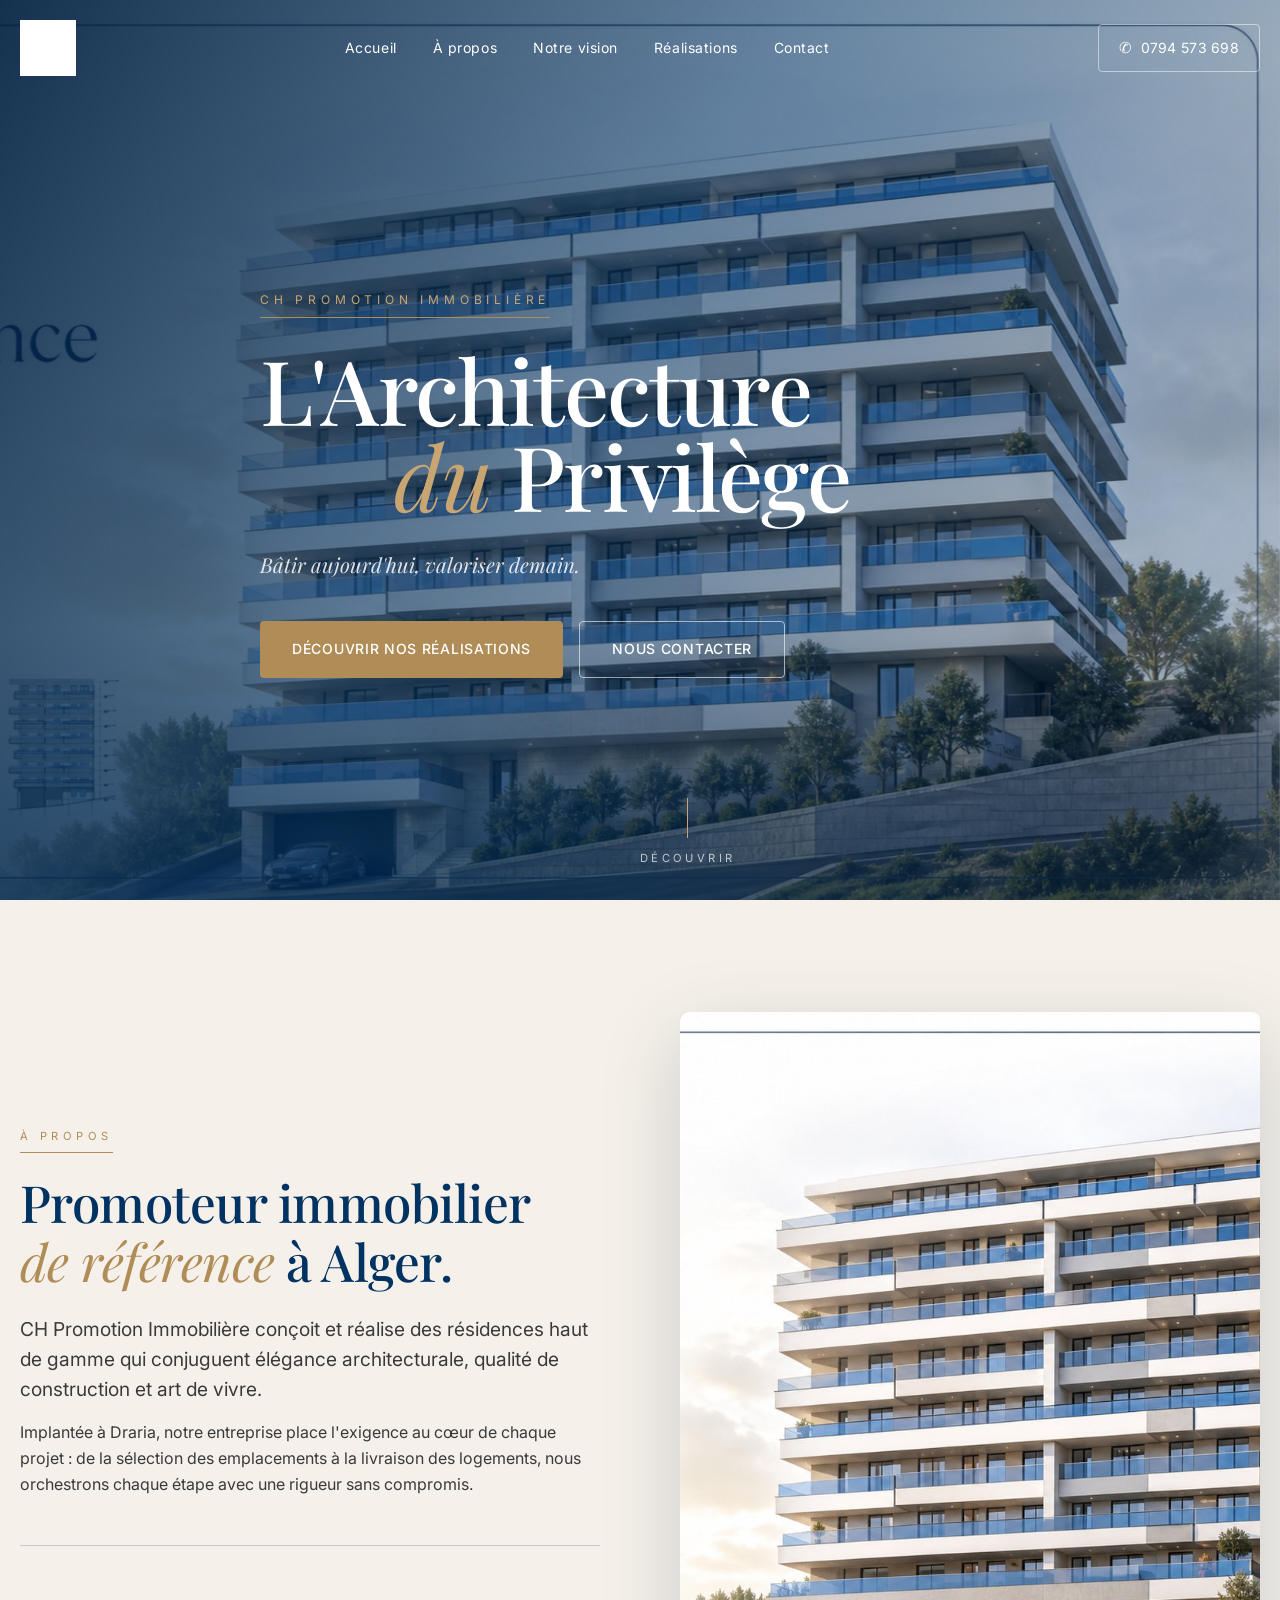
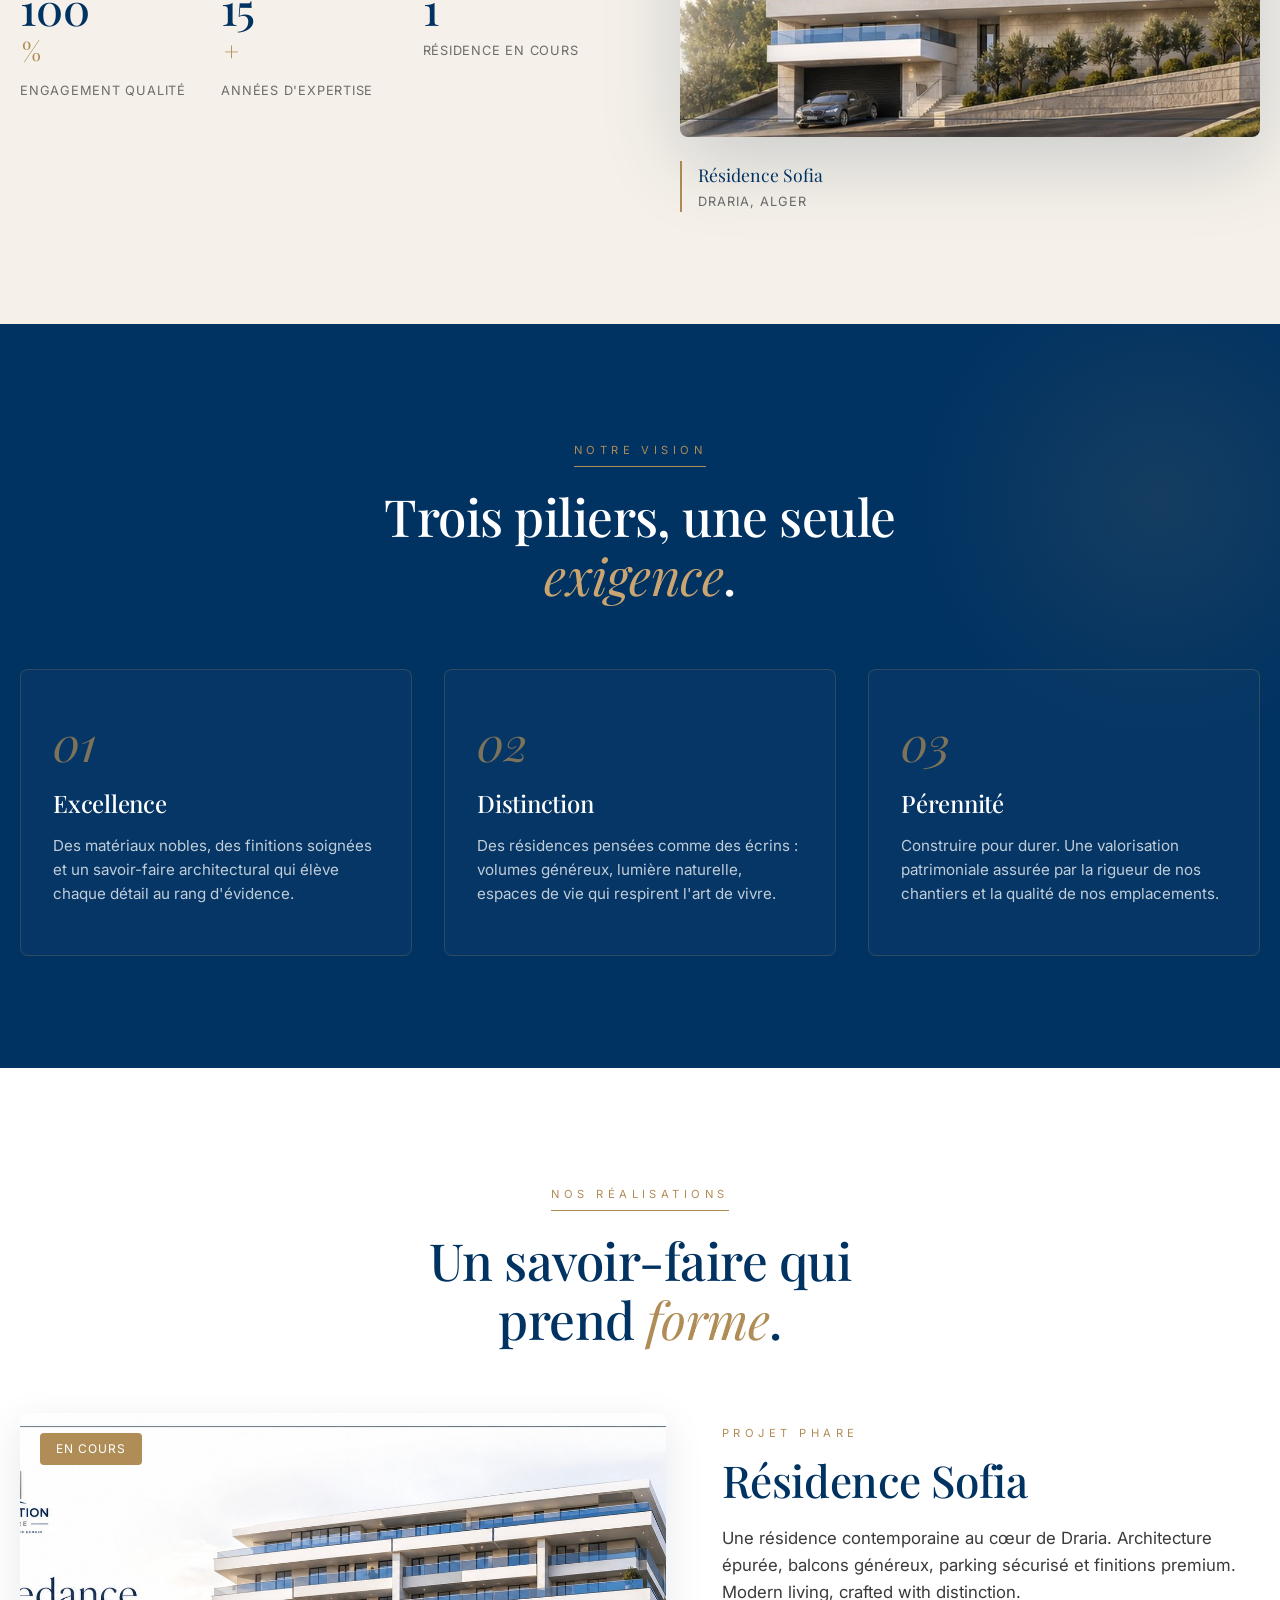
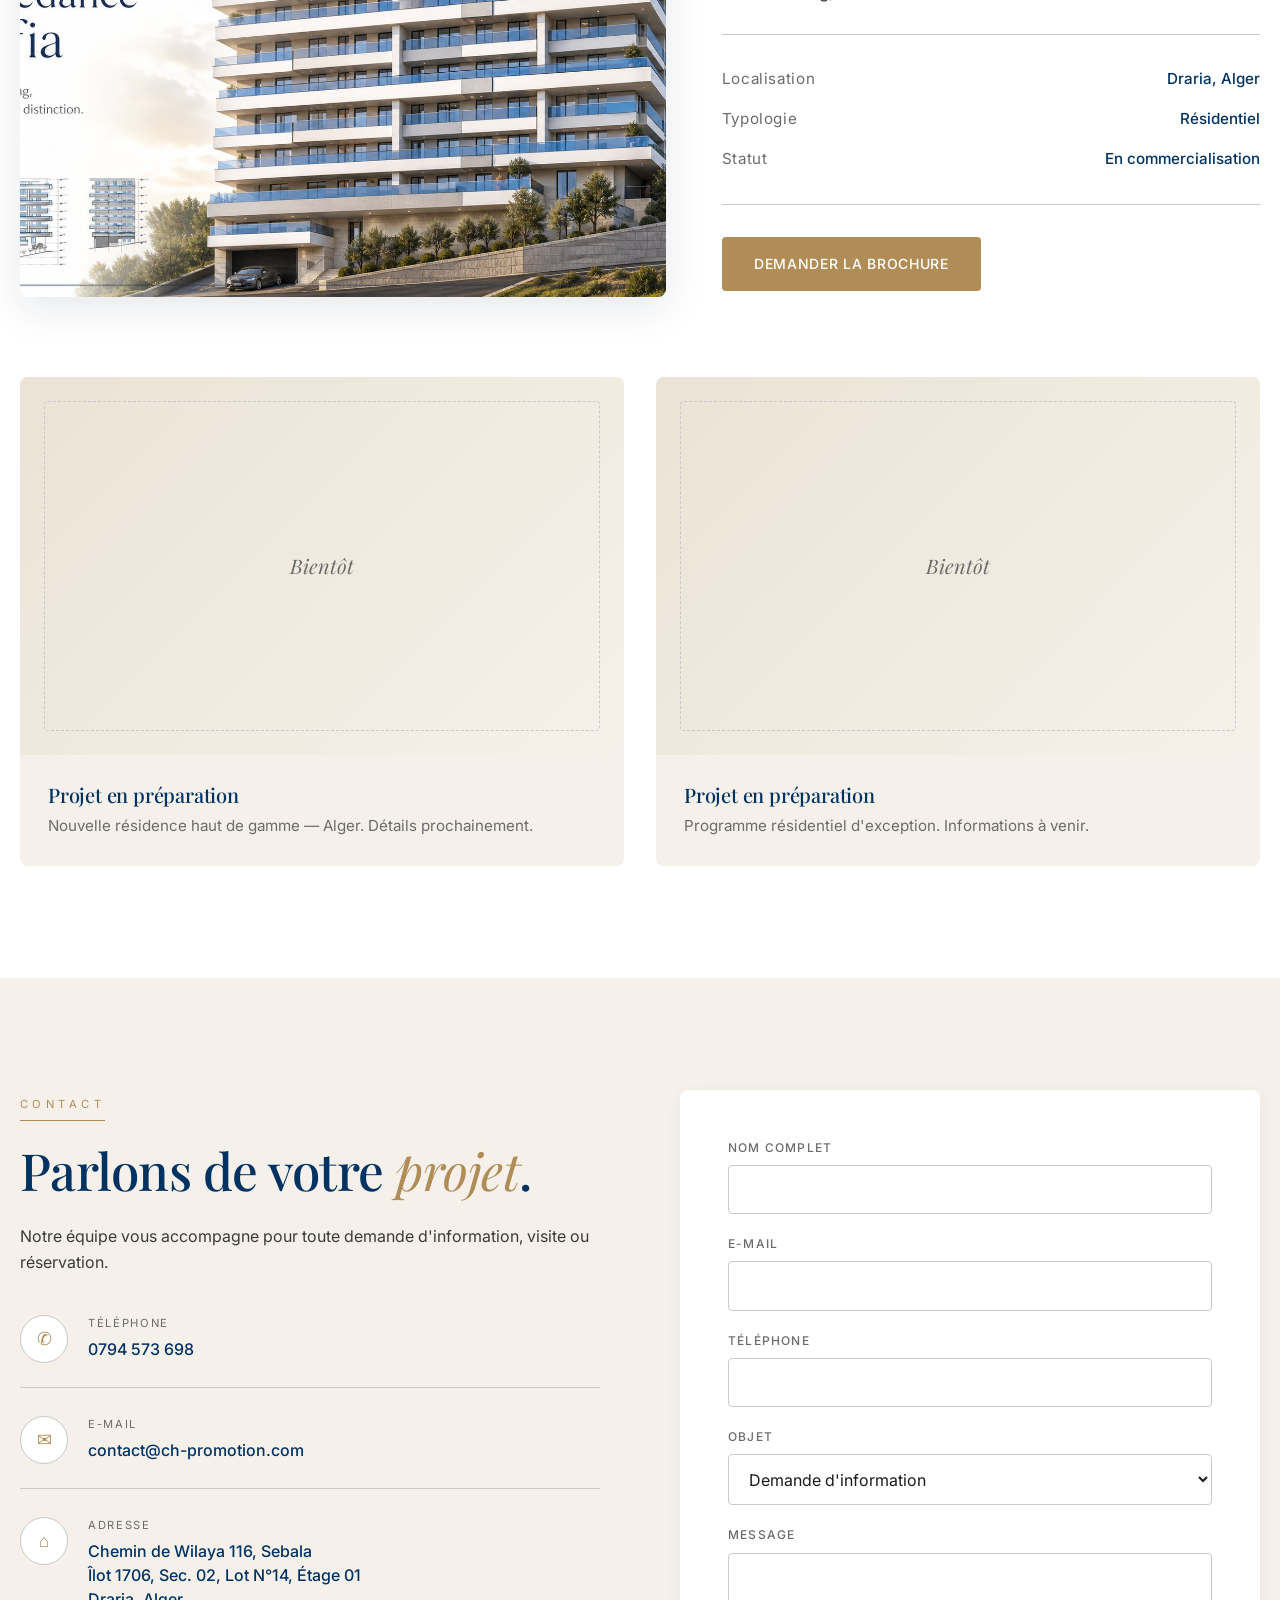
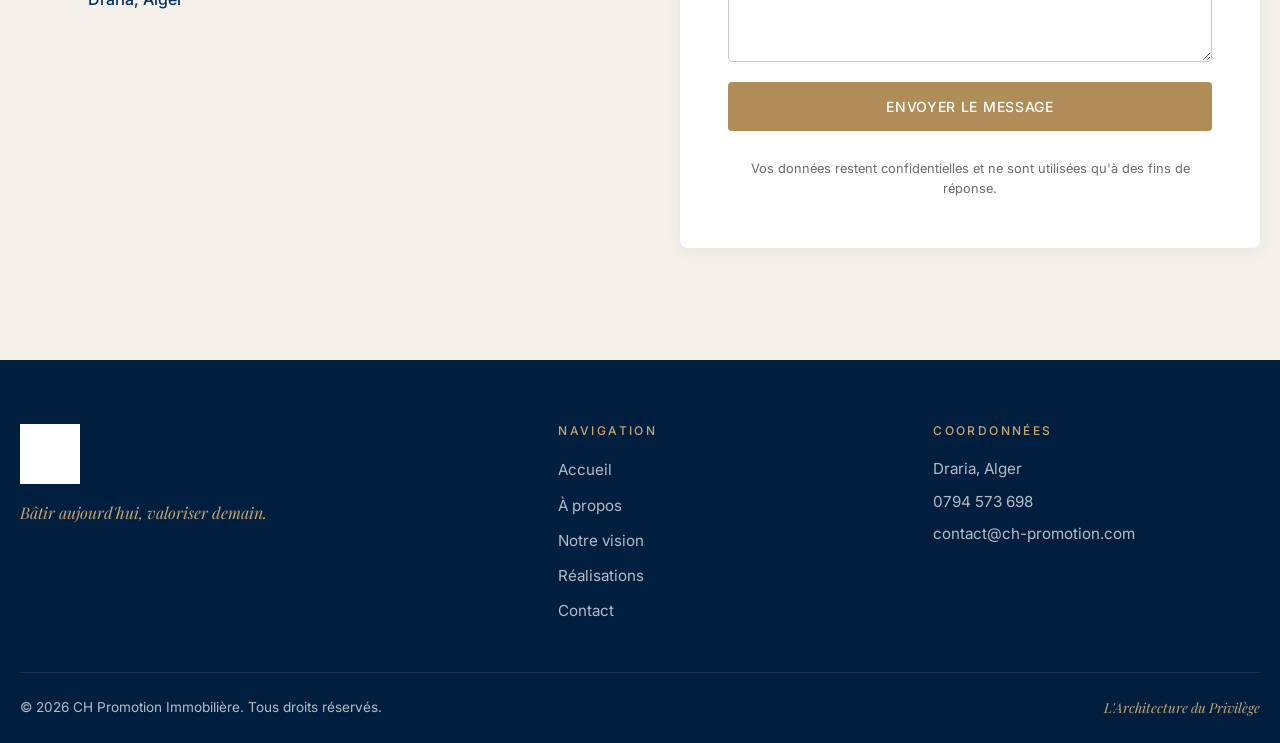
==== index.html @ 6103266c "Move site files to repo root for Vercel deployment" ====
<!DOCTYPE html>
<html lang="fr">
<head>
  <meta charset="UTF-8" />
  <meta name="viewport" content="width=device-width, initial-scale=1.0" />
  <title>CH Promotion Immobilière — L'Architecture du Privilège</title>
  <meta name="description" content="CH Promotion Immobilière — Promotion immobilière haut de gamme à Alger. Bâtir aujourd'hui, valoriser demain." />
  <meta name="theme-color" content="#003262" />

  <!-- Open Graph -->
  <meta property="og:title" content="CH Promotion Immobilière" />
  <meta property="og:description" content="L'Architecture du Privilège — Promotion immobilière haut de gamme à Alger." />
  <meta property="og:type" content="website" />
  <meta property="og:url" content="https://www.ch-promotion.com" />
  <meta property="og:image" content="https://www.ch-promotion.com/assets/residence-sofia.png" />

  <link rel="icon" type="image/svg+xml" href="assets/logo.svg" />
  <link rel="preconnect" href="https://fonts.googleapis.com" />
  <link rel="preconnect" href="https://fonts.gstatic.com" crossorigin />
  <link href="https://fonts.googleapis.com/css2?family=Playfair+Display:ital,wght@0,400;0,500;0,600;0,700;1,400&family=Inter:wght@300;400;500;600&display=swap" rel="stylesheet" />
  <link rel="stylesheet" href="styles.css" />
</head>
<body>

  <!-- HEADER -->
  <header id="header" class="header">
    <div class="container header__inner">
      <a href="#accueil" class="header__brand" aria-label="CH Promotion Immobilière">
        <img src="assets/logo.svg" alt="CH Promotion Immobilière" class="header__logo" />
      </a>
      <nav class="nav" aria-label="Navigation principale">
        <ul class="nav__list">
          <li><a href="#accueil" class="nav__link">Accueil</a></li>
          <li><a href="#apropos" class="nav__link">À propos</a></li>
          <li><a href="#vision" class="nav__link">Notre vision</a></li>
          <li><a href="#projets" class="nav__link">Réalisations</a></li>
          <li><a href="#contact" class="nav__link">Contact</a></li>
        </ul>
      </nav>
      <a href="tel:+213794573698" class="header__cta">
        <span class="header__cta-icon" aria-hidden="true">✆</span>
        <span class="header__cta-text">0794 573 698</span>
      </a>
      <button class="nav__toggle" aria-label="Ouvrir le menu" aria-expanded="false">
        <span></span><span></span><span></span>
      </button>
    </div>
  </header>

  <!-- HERO -->
  <section id="accueil" class="hero">
    <div class="hero__bg" aria-hidden="true">
      <img src="assets/residence-sofia.png" alt="" class="hero__image" />
      <div class="hero__overlay"></div>
    </div>
    <div class="container hero__content">
      <span class="hero__eyebrow">CH Promotion Immobilière</span>
      <h1 class="hero__title">
        <span class="hero__title-line">L'Architecture</span>
        <span class="hero__title-line hero__title-line--accent"><em>du</em> Privilège</span>
      </h1>
      <p class="hero__tagline">Bâtir aujourd'hui, valoriser demain.</p>
      <div class="hero__actions">
        <a href="#projets" class="btn btn--primary">Découvrir nos réalisations</a>
        <a href="#contact" class="btn btn--ghost">Nous contacter</a>
      </div>
    </div>
    <a href="#apropos" class="hero__scroll" aria-label="Faire défiler">
      <span class="hero__scroll-line"></span>
      <span class="hero__scroll-text">Découvrir</span>
    </a>
  </section>

  <!-- À PROPOS -->
  <section id="apropos" class="section section--about">
    <div class="container about__grid">
      <div class="about__text reveal">
        <span class="section__eyebrow">À propos</span>
        <h2 class="section__title">Promoteur immobilier <em>de référence</em> à Alger.</h2>
        <p class="about__lead">
          CH Promotion Immobilière conçoit et réalise des résidences haut de gamme
          qui conjuguent élégance architecturale, qualité de construction et art de vivre.
        </p>
        <p>
          Implantée à Draria, notre entreprise place l'exigence au cœur de chaque projet :
          de la sélection des emplacements à la livraison des logements, nous orchestrons
          chaque étape avec une rigueur sans compromis.
        </p>
        <div class="about__stats">
          <div class="stat">
            <span class="stat__num" data-target="100">0</span><span class="stat__suffix">%</span>
            <span class="stat__label">Engagement qualité</span>
          </div>
          <div class="stat">
            <span class="stat__num" data-target="15">0</span><span class="stat__suffix">+</span>
            <span class="stat__label">Années d'expertise</span>
          </div>
          <div class="stat">
            <span class="stat__num" data-target="1">0</span>
            <span class="stat__label">Résidence en cours</span>
          </div>
        </div>
      </div>
      <div class="about__visual reveal">
        <div class="about__frame">
          <div class="about__frame-bg"></div>
          <img src="assets/residence-sofia.png" alt="Résidence Sofia — projet CH Promotion" />
        </div>
        <div class="about__caption">
          <span>Résidence Sofia</span>
          <small>Draria, Alger</small>
        </div>
      </div>
    </div>
  </section>

  <!-- NOTRE VISION -->
  <section id="vision" class="section section--vision">
    <div class="container">
      <div class="section__head reveal">
        <span class="section__eyebrow">Notre vision</span>
        <h2 class="section__title section__title--center">Trois piliers, une seule <em>exigence</em>.</h2>
      </div>
      <div class="pillars">
        <article class="pillar reveal">
          <div class="pillar__num">01</div>
          <h3 class="pillar__title">Excellence</h3>
          <p>Des matériaux nobles, des finitions soignées et un savoir-faire architectural
            qui élève chaque détail au rang d'évidence.</p>
        </article>
        <article class="pillar reveal">
          <div class="pillar__num">02</div>
          <h3 class="pillar__title">Distinction</h3>
          <p>Des résidences pensées comme des écrins : volumes généreux, lumière
            naturelle, espaces de vie qui respirent l'art de vivre.</p>
        </article>
        <article class="pillar reveal">
          <div class="pillar__num">03</div>
          <h3 class="pillar__title">Pérennité</h3>
          <p>Construire pour durer. Une valorisation patrimoniale assurée par la rigueur
            de nos chantiers et la qualité de nos emplacements.</p>
        </article>
      </div>
    </div>
  </section>

  <!-- PROJETS -->
  <section id="projets" class="section section--projects">
    <div class="container">
      <div class="section__head reveal">
        <span class="section__eyebrow">Nos réalisations</span>
        <h2 class="section__title">Un savoir-faire qui prend <em>forme</em>.</h2>
      </div>

      <!-- Projet phare -->
      <article class="featured reveal">
        <div class="featured__media">
          <img src="assets/residence-sofia.png" alt="Résidence Sofia à Draria" />
          <span class="featured__badge">En cours</span>
        </div>
        <div class="featured__body">
          <span class="featured__eyebrow">Projet phare</span>
          <h3 class="featured__title">Résidence Sofia</h3>
          <p class="featured__desc">
            Une résidence contemporaine au cœur de Draria. Architecture épurée,
            balcons généreux, parking sécurisé et finitions premium.
            Modern living, crafted with distinction.
          </p>
          <ul class="featured__specs">
            <li><span>Localisation</span><strong>Draria, Alger</strong></li>
            <li><span>Typologie</span><strong>Résidentiel</strong></li>
            <li><span>Statut</span><strong>En commercialisation</strong></li>
          </ul>
          <a href="#contact" class="btn btn--primary">Demander la brochure</a>
        </div>
      </article>

      <!-- Grille de projets -->
      <div class="grid">
        <article class="card card--placeholder reveal">
          <div class="card__media"><span class="card__soon">Bientôt</span></div>
          <div class="card__body">
            <h4 class="card__title">Projet en préparation</h4>
            <p>Nouvelle résidence haut de gamme — Alger. Détails prochainement.</p>
          </div>
        </article>
        <article class="card card--placeholder reveal">
          <div class="card__media"><span class="card__soon">Bientôt</span></div>
          <div class="card__body">
            <h4 class="card__title">Projet en préparation</h4>
            <p>Programme résidentiel d'exception. Informations à venir.</p>
          </div>
        </article>
      </div>
    </div>
  </section>

  <!-- CONTACT -->
  <section id="contact" class="section section--contact">
    <div class="container contact__grid">
      <div class="contact__info reveal">
        <span class="section__eyebrow">Contact</span>
        <h2 class="section__title">Parlons de votre <em>projet</em>.</h2>
        <p class="contact__lead">
          Notre équipe vous accompagne pour toute demande d'information,
          visite ou réservation.
        </p>

        <ul class="contact__list">
          <li>
            <span class="contact__icon" aria-hidden="true">✆</span>
            <div>
              <small>Téléphone</small>
              <a href="tel:+213794573698">0794 573 698</a>
            </div>
          </li>
          <li>
            <span class="contact__icon" aria-hidden="true">✉</span>
            <div>
              <small>E-mail</small>
              <a href="mailto:contact@ch-promotion.com">contact@ch-promotion.com</a>
            </div>
          </li>
          <li>
            <span class="contact__icon" aria-hidden="true">⌂</span>
            <div>
              <small>Adresse</small>
              <address>Chemin de Wilaya 116, Sebala<br>Îlot 1706, Sec. 02, Lot N°14, Étage 01<br>Draria, Alger</address>
            </div>
          </li>
        </ul>
      </div>

      <form class="contact__form reveal" action="https://formspree.io/f/YOUR_FORM_ID" method="POST" novalidate>
        <div class="field">
          <label for="name">Nom complet</label>
          <input type="text" id="name" name="name" required autocomplete="name" />
        </div>
        <div class="field">
          <label for="email">E-mail</label>
          <input type="email" id="email" name="email" required autocomplete="email" />
        </div>
        <div class="field">
          <label for="phone">Téléphone</label>
          <input type="tel" id="phone" name="phone" autocomplete="tel" />
        </div>
        <div class="field">
          <label for="subject">Objet</label>
          <select id="subject" name="subject">
            <option>Demande d'information</option>
            <option>Visite — Résidence Sofia</option>
            <option>Brochure commerciale</option>
            <option>Autre</option>
          </select>
        </div>
        <div class="field">
          <label for="message">Message</label>
          <textarea id="message" name="message" rows="4" required></textarea>
        </div>
        <button type="submit" class="btn btn--primary btn--block">Envoyer le message</button>
        <p class="form__note">Vos données restent confidentielles et ne sont utilisées qu'à des fins de réponse.</p>
      </form>
    </div>
  </section>

  <!-- FOOTER -->
  <footer class="footer">
    <div class="container footer__inner">
      <div class="footer__brand">
        <img src="assets/logo.svg" alt="CH Promotion" class="footer__logo" />
        <p class="footer__tagline">Bâtir aujourd'hui, valoriser demain.</p>
      </div>
      <nav class="footer__nav" aria-label="Liens de bas de page">
        <h5>Navigation</h5>
        <ul>
          <li><a href="#accueil">Accueil</a></li>
          <li><a href="#apropos">À propos</a></li>
          <li><a href="#vision">Notre vision</a></li>
          <li><a href="#projets">Réalisations</a></li>
          <li><a href="#contact">Contact</a></li>
        </ul>
      </nav>
      <div class="footer__contact">
        <h5>Coordonnées</h5>
        <p>Draria, Alger</p>
        <p><a href="tel:+213794573698">0794 573 698</a></p>
        <p><a href="mailto:contact@ch-promotion.com">contact@ch-promotion.com</a></p>
      </div>
    </div>
    <div class="footer__bottom container">
      <p>© <span id="year"></span> CH Promotion Immobilière. Tous droits réservés.</p>
      <p class="footer__credit">L'Architecture du Privilège</p>
    </div>
  </footer>

  <script src="script.js" defer></script>
</body>
</html>
---- styles.css ----
/* =========================================================
   CH Promotion Immobilière — styles.css
   Aesthetic: Luxury / Editorial Real Estate
   Palette: Navy + Bronze + Limestone
   ========================================================= */

:root {
  /* Brand colors */
  --navy: #003262;
  --navy-deep: #001f3f;
  --navy-soft: #1a4978;
  --bronze: #b08d57;
  --bronze-light: #c9a572;
  --limestone: #f5f1ea;
  --limestone-deep: #ebe3d5;
  --sienna: #8b4513;
  --white: #ffffff;
  --charcoal: #1a1a1a;
  --grey-700: #3a3a3a;
  --grey-500: #6b6b6b;
  --grey-300: #c9c9c9;
  --grey-100: #efefef;

  /* Typography */
  --font-display: 'Playfair Display', 'Times New Roman', serif;
  --font-body: 'Inter', -apple-system, BlinkMacSystemFont, sans-serif;

  /* Layout */
  --container: 1240px;
  --radius-sm: 4px;
  --radius-md: 8px;
  --shadow-sm: 0 4px 16px rgba(0, 31, 63, 0.06);
  --shadow-md: 0 12px 40px rgba(0, 31, 63, 0.10);
  --shadow-lg: 0 24px 80px rgba(0, 31, 63, 0.18);

  /* Motion */
  --ease: cubic-bezier(0.4, 0, 0.2, 1);
  --ease-out: cubic-bezier(0.16, 1, 0.3, 1);
}

/* RESET / BASE */
*, *::before, *::after { box-sizing: border-box; }
* { margin: 0; padding: 0; }

html { scroll-behavior: smooth; -webkit-text-size-adjust: 100%; }

body {
  font-family: var(--font-body);
  font-size: 16px;
  line-height: 1.6;
  color: var(--charcoal);
  background: var(--white);
  -webkit-font-smoothing: antialiased;
  -moz-osx-font-smoothing: grayscale;
}

img { max-width: 100%; display: block; }
a { color: inherit; text-decoration: none; }
button { font-family: inherit; cursor: pointer; border: none; background: none; }
ul { list-style: none; }

/* TYPOGRAPHY */
h1, h2, h3, h4, h5 {
  font-family: var(--font-display);
  font-weight: 500;
  line-height: 1.15;
  letter-spacing: -0.01em;
  color: var(--navy);
}
em { font-style: italic; color: var(--bronze); font-weight: 400; }

.container {
  width: min(100% - 2.5rem, var(--container));
  margin-inline: auto;
}

/* ==========================================================
   HEADER
   ========================================================== */
.header {
  position: fixed; top: 0; left: 0; right: 0;
  z-index: 100;
  padding: 1.25rem 0;
  background: transparent;
  transition: background 0.4s var(--ease), padding 0.4s var(--ease),
              backdrop-filter 0.4s var(--ease), box-shadow 0.4s var(--ease);
}
.header.is-scrolled {
  background: rgba(255, 255, 255, 0.96);
  backdrop-filter: saturate(160%) blur(12px);
  -webkit-backdrop-filter: saturate(160%) blur(12px);
  padding: 0.75rem 0;
  box-shadow: var(--shadow-sm);
}
.header__inner {
  display: flex; align-items: center; justify-content: space-between;
  gap: 2rem;
}
.header__brand { display: block; flex-shrink: 0; }
.header__logo {
  height: 56px; width: auto;
  transition: filter 0.4s var(--ease), height 0.4s var(--ease);
  filter: brightness(0) invert(1);
}
.header.is-scrolled .header__logo { filter: none; height: 48px; }

.nav__list {
  display: flex; gap: 2.25rem; align-items: center;
}
.nav__link {
  font-size: 0.875rem;
  font-weight: 400;
  letter-spacing: 0.04em;
  color: var(--white);
  position: relative;
  padding: 0.5rem 0;
  transition: color 0.3s;
}
.nav__link::after {
  content: ''; position: absolute; left: 0; bottom: 0;
  height: 1px; width: 0; background: var(--bronze);
  transition: width 0.4s var(--ease-out);
}
.nav__link:hover { color: var(--bronze-light); }
.nav__link:hover::after { width: 100%; }
.header.is-scrolled .nav__link { color: var(--charcoal); }
.header.is-scrolled .nav__link:hover { color: var(--bronze); }

.header__cta {
  display: inline-flex; align-items: center; gap: 0.5rem;
  padding: 0.65rem 1.25rem;
  border: 1px solid rgba(255, 255, 255, 0.5);
  border-radius: var(--radius-sm);
  font-size: 0.875rem;
  letter-spacing: 0.02em;
  color: var(--white);
  transition: all 0.3s;
}
.header__cta:hover {
  background: var(--bronze); border-color: var(--bronze);
}
.header.is-scrolled .header__cta {
  color: var(--navy); border-color: var(--navy);
}
.header.is-scrolled .header__cta:hover {
  background: var(--navy); color: var(--white);
}
.header__cta-icon { font-size: 0.95rem; }

.nav__toggle { display: none; }

/* ==========================================================
   HERO
   ========================================================== */
.hero {
  position: relative;
  min-height: 100vh;
  display: flex;
  align-items: center;
  overflow: hidden;
  color: var(--white);
}
.hero__bg {
  position: absolute; inset: 0;
  z-index: 0;
}
.hero__image {
  width: 100%; height: 100%; object-fit: cover; object-position: center right;
  transform: scale(1.05);
  animation: heroZoom 16s ease-out forwards;
}
@keyframes heroZoom {
  to { transform: scale(1); }
}
.hero__overlay {
  position: absolute; inset: 0;
  background:
    linear-gradient(120deg, rgba(0, 31, 63, 0.92) 0%, rgba(0, 50, 98, 0.6) 45%, rgba(0, 31, 63, 0.2) 100%),
    linear-gradient(to top, rgba(0, 31, 63, 0.5) 0%, transparent 30%);
}
.hero__content {
  position: relative; z-index: 1;
  padding: 8rem 0 4rem;
  max-width: 760px;
}
.hero__eyebrow {
  display: inline-block;
  font-size: 0.75rem;
  letter-spacing: 0.4em;
  text-transform: uppercase;
  color: var(--bronze-light);
  margin-bottom: 1.75rem;
  padding-bottom: 0.5rem;
  border-bottom: 1px solid var(--bronze);
  opacity: 0; animation: fadeUp 1s var(--ease-out) 0.3s forwards;
}
.hero__title {
  font-size: clamp(3rem, 7vw, 6rem);
  font-weight: 500;
  line-height: 0.95;
  letter-spacing: -0.02em;
  color: var(--white);
  margin-bottom: 2rem;
}
.hero__title-line {
  display: block;
  opacity: 0; transform: translateY(40px);
  animation: fadeUp 1.1s var(--ease-out) forwards;
}
.hero__title-line:nth-child(1) { animation-delay: 0.5s; }
.hero__title-line:nth-child(2) { animation-delay: 0.75s; padding-left: 1.5em; }
.hero__title-line--accent em { color: var(--bronze-light); font-style: italic; }
.hero__tagline {
  font-family: var(--font-display);
  font-style: italic;
  font-size: clamp(1.1rem, 1.6vw, 1.35rem);
  color: rgba(255, 255, 255, 0.85);
  margin-bottom: 2.5rem;
  opacity: 0; animation: fadeUp 1s var(--ease-out) 1s forwards;
}
.hero__actions {
  display: flex; gap: 1rem; flex-wrap: wrap;
  opacity: 0; animation: fadeUp 1s var(--ease-out) 1.2s forwards;
}

.hero__scroll {
  position: absolute;
  left: 50%; bottom: 2rem;
  transform: translateX(-50%);
  display: flex; flex-direction: column; align-items: center; gap: 0.75rem;
  z-index: 1;
  font-size: 0.7rem;
  letter-spacing: 0.3em;
  text-transform: uppercase;
  color: rgba(255, 255, 255, 0.7);
  opacity: 0; animation: fadeUp 1s var(--ease-out) 1.6s forwards;
}
.hero__scroll-line {
  width: 1px; height: 40px; background: var(--bronze-light);
  position: relative; overflow: hidden;
}
.hero__scroll-line::after {
  content: ''; position: absolute; top: -100%; left: 0;
  width: 100%; height: 100%; background: var(--white);
  animation: scrollLine 2s var(--ease) infinite;
}
@keyframes scrollLine {
  0% { top: -100%; }
  100% { top: 100%; }
}

@keyframes fadeUp {
  to { opacity: 1; transform: translateY(0); }
}

/* ==========================================================
   BUTTONS
   ========================================================== */
.btn {
  display: inline-flex; align-items: center; justify-content: center;
  padding: 1rem 2rem;
  font-size: 0.875rem;
  font-weight: 500;
  letter-spacing: 0.05em;
  text-transform: uppercase;
  border-radius: var(--radius-sm);
  transition: all 0.4s var(--ease);
  position: relative; overflow: hidden;
}
.btn--primary {
  background: var(--bronze);
  color: var(--white);
}
.btn--primary:hover {
  background: var(--navy);
  transform: translateY(-2px);
  box-shadow: 0 12px 30px rgba(0, 31, 63, 0.3);
}
.btn--ghost {
  background: transparent;
  color: var(--white);
  border: 1px solid rgba(255, 255, 255, 0.6);
}
.btn--ghost:hover {
  background: var(--white); color: var(--navy); border-color: var(--white);
}
.btn--block { width: 100%; }

/* ==========================================================
   SECTIONS — shared
   ========================================================== */
.section {
  padding: 7rem 0;
  position: relative;
}
.section__eyebrow {
  display: inline-block;
  font-size: 0.7rem;
  letter-spacing: 0.4em;
  text-transform: uppercase;
  color: var(--bronze);
  margin-bottom: 1.25rem;
  padding-bottom: 0.4rem;
  border-bottom: 1px solid var(--bronze);
}
.section__title {
  font-size: clamp(2rem, 4vw, 3.25rem);
  margin-bottom: 1.5rem;
  max-width: 18ch;
}
.section__title--center { margin-inline: auto; text-align: center; }
.section__head { text-align: center; margin-bottom: 4rem; }
.section__head .section__title { margin-inline: auto; }

/* ==========================================================
   ABOUT
   ========================================================== */
.section--about { background: var(--limestone); }
.about__grid {
  display: grid;
  grid-template-columns: 1fr 1fr;
  gap: 5rem;
  align-items: center;
}
.about__lead {
  font-size: 1.2rem;
  font-weight: 400;
  color: var(--grey-700);
  margin-bottom: 1.25rem;
  line-height: 1.55;
}
.about__text p { color: var(--grey-700); margin-bottom: 1rem; }

.about__stats {
  display: grid;
  grid-template-columns: repeat(3, 1fr);
  gap: 1.5rem;
  margin-top: 3rem;
  padding-top: 2.5rem;
  border-top: 1px solid var(--grey-300);
}
.stat { display: flex; flex-direction: column; }
.stat__num {
  font-family: var(--font-display);
  font-size: clamp(2rem, 3.5vw, 2.75rem);
  font-weight: 500;
  color: var(--navy);
  line-height: 1;
  display: inline;
}
.stat__suffix {
  font-family: var(--font-display);
  font-size: clamp(1.25rem, 2vw, 1.75rem);
  color: var(--bronze);
  margin-left: 0.15rem;
}
.stat__label {
  font-size: 0.8rem;
  letter-spacing: 0.06em;
  text-transform: uppercase;
  color: var(--grey-500);
  margin-top: 0.65rem;
}

.about__visual {
  position: relative;
}
.about__frame {
  position: relative;
  border-radius: var(--radius-md);
  overflow: hidden;
  box-shadow: var(--shadow-lg);
}
.about__frame::before {
  content: '';
  position: absolute;
  top: 1.5rem; left: 1.5rem; right: -1.5rem; bottom: -1.5rem;
  border: 1px solid var(--bronze);
  z-index: -1;
}
.about__frame-bg {
  position: absolute;
  top: -1.5rem; left: -1.5rem;
  width: 80px; height: 80px;
  background: var(--bronze);
  z-index: -1;
}
.about__frame img {
  width: 100%; aspect-ratio: 4/5; object-fit: cover;
  transition: transform 1.2s var(--ease-out);
}
.about__visual:hover .about__frame img { transform: scale(1.04); }
.about__caption {
  margin-top: 1.5rem;
  padding-left: 1rem;
  border-left: 2px solid var(--bronze);
  display: flex; flex-direction: column; gap: 0.15rem;
}
.about__caption span {
  font-family: var(--font-display);
  font-size: 1.1rem;
  color: var(--navy);
}
.about__caption small {
  font-size: 0.8rem;
  letter-spacing: 0.08em;
  text-transform: uppercase;
  color: var(--grey-500);
}

/* ==========================================================
   VISION / PILLARS
   ========================================================== */
.section--vision {
  background: var(--navy);
  color: var(--white);
  position: relative;
  overflow: hidden;
}
.section--vision::before {
  content: '';
  position: absolute;
  top: -10%; right: -10%;
  width: 500px; height: 500px;
  background: radial-gradient(circle, rgba(176, 141, 87, 0.12) 0%, transparent 70%);
  pointer-events: none;
}
.section--vision .section__title { color: var(--white); }
.section--vision .section__title em { color: var(--bronze-light); }

.pillars {
  display: grid;
  grid-template-columns: repeat(3, 1fr);
  gap: 2rem;
}
.pillar {
  padding: 3rem 2rem;
  border: 1px solid rgba(176, 141, 87, 0.25);
  border-radius: var(--radius-md);
  position: relative;
  transition: all 0.5s var(--ease);
  background: rgba(255, 255, 255, 0.02);
}
.pillar:hover {
  border-color: var(--bronze);
  background: rgba(255, 255, 255, 0.04);
  transform: translateY(-6px);
}
.pillar__num {
  font-family: var(--font-display);
  font-size: 3rem;
  font-style: italic;
  color: var(--bronze);
  line-height: 1;
  margin-bottom: 1.5rem;
  opacity: 0.7;
}
.pillar__title {
  color: var(--white);
  font-size: 1.5rem;
  margin-bottom: 1rem;
}
.pillar p {
  color: rgba(255, 255, 255, 0.75);
  font-size: 0.95rem;
}

/* ==========================================================
   PROJECTS
   ========================================================== */
.section--projects { background: var(--white); }

.featured {
  display: grid;
  grid-template-columns: 1.2fr 1fr;
  gap: 3.5rem;
  align-items: center;
  margin-bottom: 5rem;
}
.featured__media {
  position: relative;
  border-radius: var(--radius-md);
  overflow: hidden;
  box-shadow: var(--shadow-md);
}
.featured__media img {
  width: 100%; aspect-ratio: 4/3; object-fit: cover;
  transition: transform 1s var(--ease-out);
}
.featured__media:hover img { transform: scale(1.04); }
.featured__badge {
  position: absolute; top: 1.25rem; left: 1.25rem;
  background: var(--bronze);
  color: var(--white);
  padding: 0.4rem 1rem;
  font-size: 0.75rem;
  letter-spacing: 0.08em;
  text-transform: uppercase;
  border-radius: var(--radius-sm);
}
.featured__eyebrow {
  display: inline-block;
  font-size: 0.7rem;
  letter-spacing: 0.4em;
  text-transform: uppercase;
  color: var(--bronze);
  margin-bottom: 0.75rem;
}
.featured__title {
  font-size: clamp(2rem, 3.5vw, 2.75rem);
  margin-bottom: 1.25rem;
}
.featured__desc {
  color: var(--grey-700);
  margin-bottom: 1.75rem;
  font-size: 1.05rem;
}
.featured__specs {
  margin-bottom: 2rem;
  padding: 1.5rem 0;
  border-top: 1px solid var(--grey-300);
  border-bottom: 1px solid var(--grey-300);
}
.featured__specs li {
  display: flex; justify-content: space-between; padding: 0.5rem 0;
  font-size: 0.95rem;
}
.featured__specs span { color: var(--grey-500); letter-spacing: 0.04em; }
.featured__specs strong { color: var(--navy); font-weight: 500; }

.grid {
  display: grid;
  grid-template-columns: repeat(2, 1fr);
  gap: 2rem;
}
.card {
  background: var(--limestone);
  border-radius: var(--radius-md);
  overflow: hidden;
  transition: all 0.4s var(--ease);
}
.card:hover { transform: translateY(-4px); box-shadow: var(--shadow-md); }
.card__media {
  aspect-ratio: 16/10;
  background:
    linear-gradient(135deg, var(--limestone-deep) 0%, var(--limestone) 100%);
  position: relative;
  display: flex; align-items: center; justify-content: center;
}
.card--placeholder .card__media::before {
  content: '';
  position: absolute;
  inset: 1.5rem;
  border: 1px dashed var(--grey-300);
  border-radius: var(--radius-sm);
}
.card__soon {
  position: relative;
  font-family: var(--font-display);
  font-style: italic;
  color: var(--grey-500);
  font-size: 1.25rem;
}
.card__body { padding: 1.75rem; }
.card__title {
  font-size: 1.25rem;
  margin-bottom: 0.5rem;
}
.card p { color: var(--grey-500); font-size: 0.95rem; }

/* ==========================================================
   CONTACT
   ========================================================== */
.section--contact { background: var(--limestone); }
.contact__grid {
  display: grid;
  grid-template-columns: 1fr 1fr;
  gap: 5rem;
  align-items: start;
}
.contact__lead {
  color: var(--grey-700);
  margin-bottom: 2.5rem;
}
.contact__list { display: grid; gap: 1.75rem; }
.contact__list li {
  display: flex; gap: 1.25rem;
  padding-bottom: 1.5rem;
  border-bottom: 1px solid var(--grey-300);
}
.contact__list li:last-child { border-bottom: 0; }
.contact__icon {
  flex-shrink: 0;
  width: 48px; height: 48px;
  display: grid; place-items: center;
  background: var(--white);
  border: 1px solid var(--grey-300);
  border-radius: 50%;
  color: var(--bronze);
  font-size: 1.1rem;
}
.contact__list small {
  display: block;
  font-size: 0.7rem;
  letter-spacing: 0.15em;
  text-transform: uppercase;
  color: var(--grey-500);
  margin-bottom: 0.25rem;
}
.contact__list a, .contact__list address {
  font-style: normal;
  color: var(--navy);
  font-weight: 500;
  font-size: 1rem;
  line-height: 1.5;
  transition: color 0.3s;
}
.contact__list a:hover { color: var(--bronze); }

.contact__form {
  background: var(--white);
  padding: 3rem;
  border-radius: var(--radius-md);
  box-shadow: var(--shadow-sm);
  display: grid; gap: 1.25rem;
}
.field { display: flex; flex-direction: column; gap: 0.5rem; }
.field label {
  font-size: 0.75rem;
  letter-spacing: 0.1em;
  text-transform: uppercase;
  color: var(--grey-500);
  font-weight: 500;
}
.field input, .field select, .field textarea {
  font-family: var(--font-body);
  font-size: 1rem;
  padding: 0.85rem 1rem;
  border: 1px solid var(--grey-300);
  border-radius: var(--radius-sm);
  background: var(--white);
  color: var(--charcoal);
  transition: all 0.3s;
}
.field input:focus, .field select:focus, .field textarea:focus {
  outline: none;
  border-color: var(--bronze);
  box-shadow: 0 0 0 3px rgba(176, 141, 87, 0.15);
}
.field textarea { resize: vertical; }

.form__note {
  font-size: 0.8rem;
  color: var(--grey-500);
  text-align: center;
  margin-top: 0.5rem;
}

/* ==========================================================
   FOOTER
   ========================================================== */
.footer {
  background: var(--navy-deep);
  color: rgba(255, 255, 255, 0.7);
  padding-top: 4rem;
}
.footer__inner {
  display: grid;
  grid-template-columns: 1.5fr 1fr 1fr;
  gap: 3rem;
  padding-bottom: 3rem;
}
.footer__logo {
  height: 60px;
  filter: brightness(0) invert(1);
  margin-bottom: 1rem;
}
.footer__tagline {
  font-family: var(--font-display);
  font-style: italic;
  color: var(--bronze-light);
  font-size: 1rem;
}
.footer h5 {
  font-family: var(--font-body);
  font-size: 0.75rem;
  letter-spacing: 0.2em;
  text-transform: uppercase;
  color: var(--bronze-light);
  margin-bottom: 1.25rem;
  font-weight: 500;
}
.footer__nav ul { display: grid; gap: 0.6rem; }
.footer__nav a, .footer__contact a {
  color: rgba(255, 255, 255, 0.7);
  font-size: 0.95rem;
  transition: color 0.3s;
}
.footer__nav a:hover, .footer__contact a:hover { color: var(--bronze-light); }
.footer__contact p { margin-bottom: 0.5rem; font-size: 0.95rem; }

.footer__bottom {
  display: flex; justify-content: space-between; align-items: center;
  padding: 1.5rem 0;
  border-top: 1px solid rgba(255, 255, 255, 0.1);
  font-size: 0.85rem;
}
.footer__credit {
  font-family: var(--font-display);
  font-style: italic;
  color: var(--bronze-light);
}

/* ==========================================================
   REVEAL ON SCROLL
   ========================================================== */
.reveal {
  opacity: 0;
  transform: translateY(40px);
  transition: opacity 1s var(--ease-out), transform 1s var(--ease-out);
}
.reveal.is-visible {
  opacity: 1;
  transform: translateY(0);
}

/* ==========================================================
   RESPONSIVE
   ========================================================== */
@media (max-width: 980px) {
  .about__grid, .contact__grid, .featured {
    grid-template-columns: 1fr;
    gap: 3rem;
  }
  .pillars { grid-template-columns: 1fr; gap: 1.5rem; }
  .footer__inner { grid-template-columns: 1fr; gap: 2.5rem; }
  .grid { grid-template-columns: 1fr; }
  .section { padding: 5rem 0; }
}

@media (max-width: 768px) {
  .nav { display: none; }
  .nav.is-open {
    display: block;
    position: absolute;
    top: 100%; left: 0; right: 0;
    background: var(--white);
    padding: 2rem;
    box-shadow: var(--shadow-md);
  }
  .nav.is-open .nav__list {
    flex-direction: column;
    gap: 1.25rem;
    align-items: flex-start;
  }
  .nav.is-open .nav__link { color: var(--charcoal); }
  .header__cta-text { display: none; }
  .header__cta { padding: 0.5rem 0.75rem; }

  .nav__toggle {
    display: flex; flex-direction: column; gap: 5px;
    width: 32px; height: 32px;
    align-items: center; justify-content: center;
  }
  .nav__toggle span {
    width: 24px; height: 1.5px;
    background: var(--white);
    transition: all 0.3s;
  }
  .header.is-scrolled .nav__toggle span { background: var(--charcoal); }
  .nav__toggle[aria-expanded="true"] span:nth-child(1) {
    transform: translateY(6.5px) rotate(45deg);
  }
  .nav__toggle[aria-expanded="true"] span:nth-child(2) { opacity: 0; }
  .nav__toggle[aria-expanded="true"] span:nth-child(3) {
    transform: translateY(-6.5px) rotate(-45deg);
  }

  .hero__title-line:nth-child(2) { padding-left: 0; }
  .hero__content { padding: 7rem 0 3rem; }

  .about__stats { grid-template-columns: 1fr; gap: 1rem; }
  .contact__form { padding: 2rem 1.5rem; }
  .footer__bottom { flex-direction: column; gap: 0.5rem; text-align: center; }
}

@media (prefers-reduced-motion: reduce) {
  *, *::before, *::after {
    animation-duration: 0.01ms !important;
    transition-duration: 0.01ms !important;
  }
  .reveal { opacity: 1; transform: none; }
}
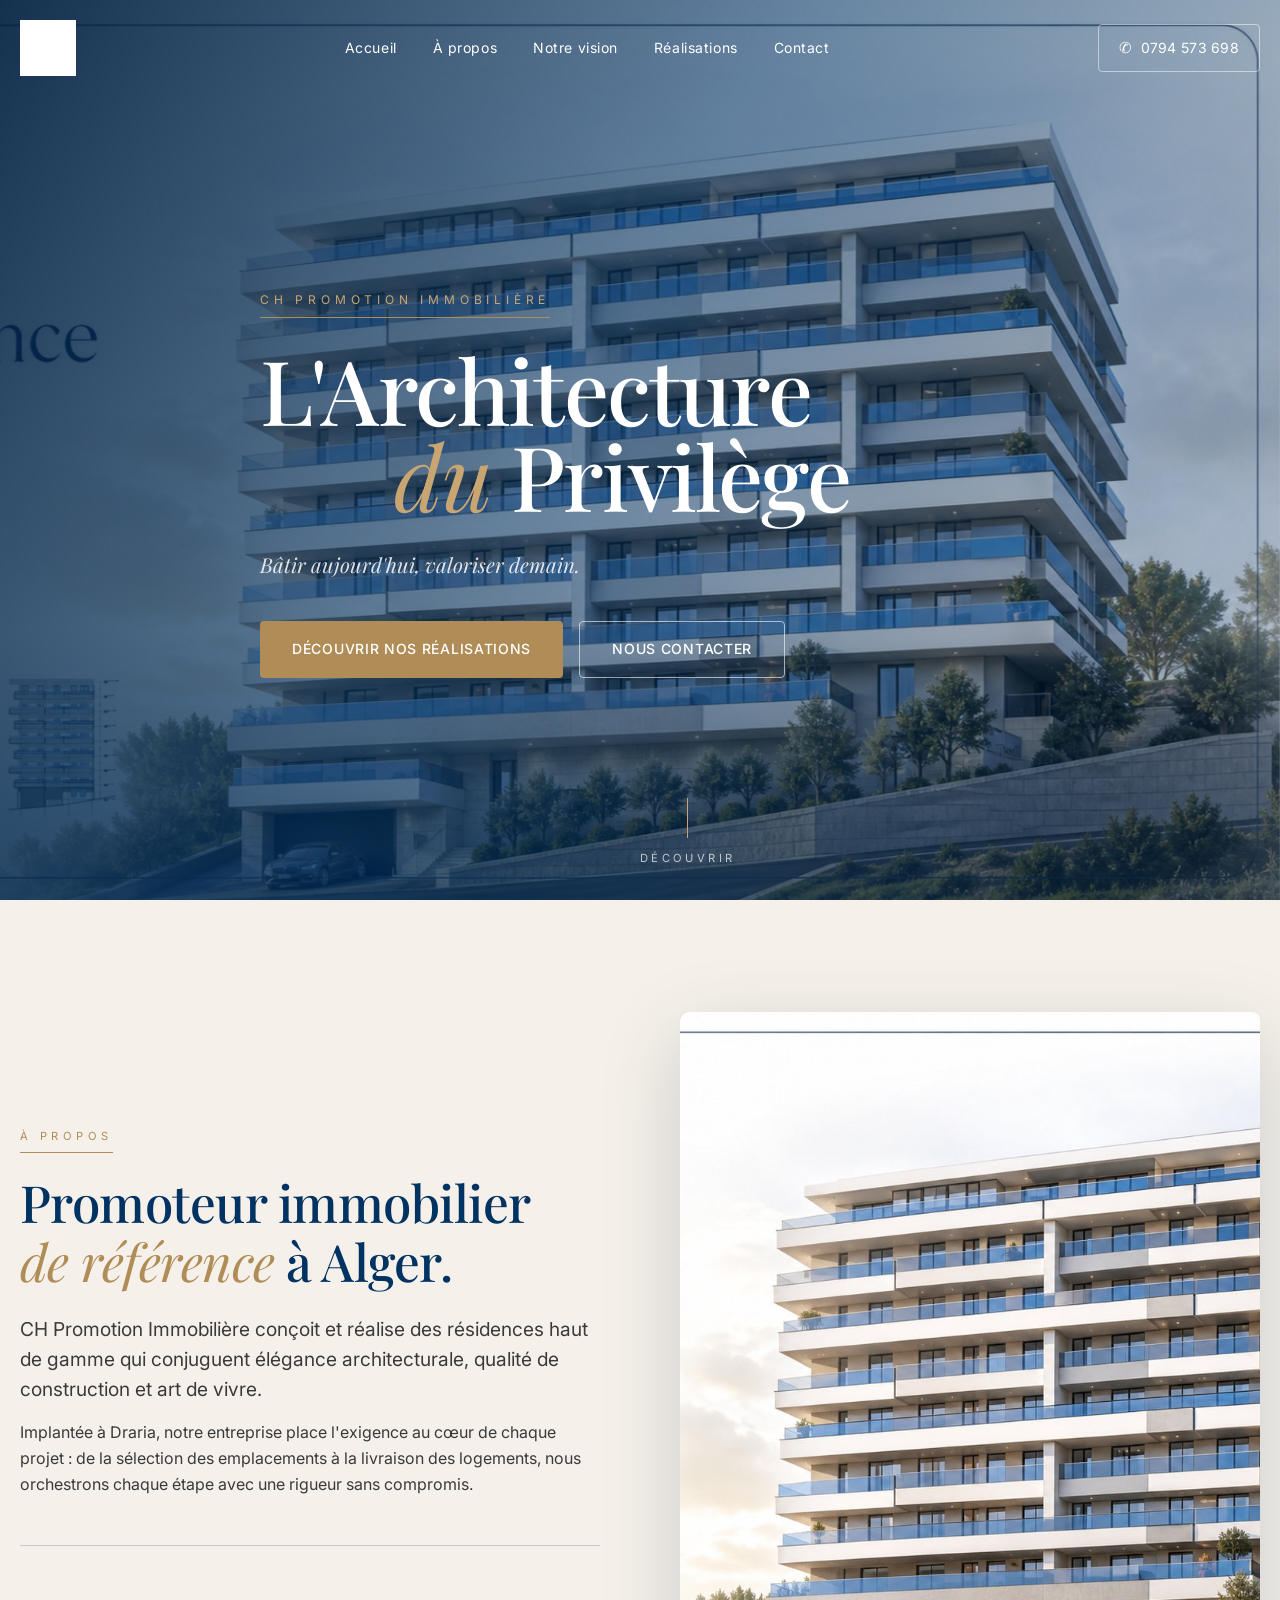
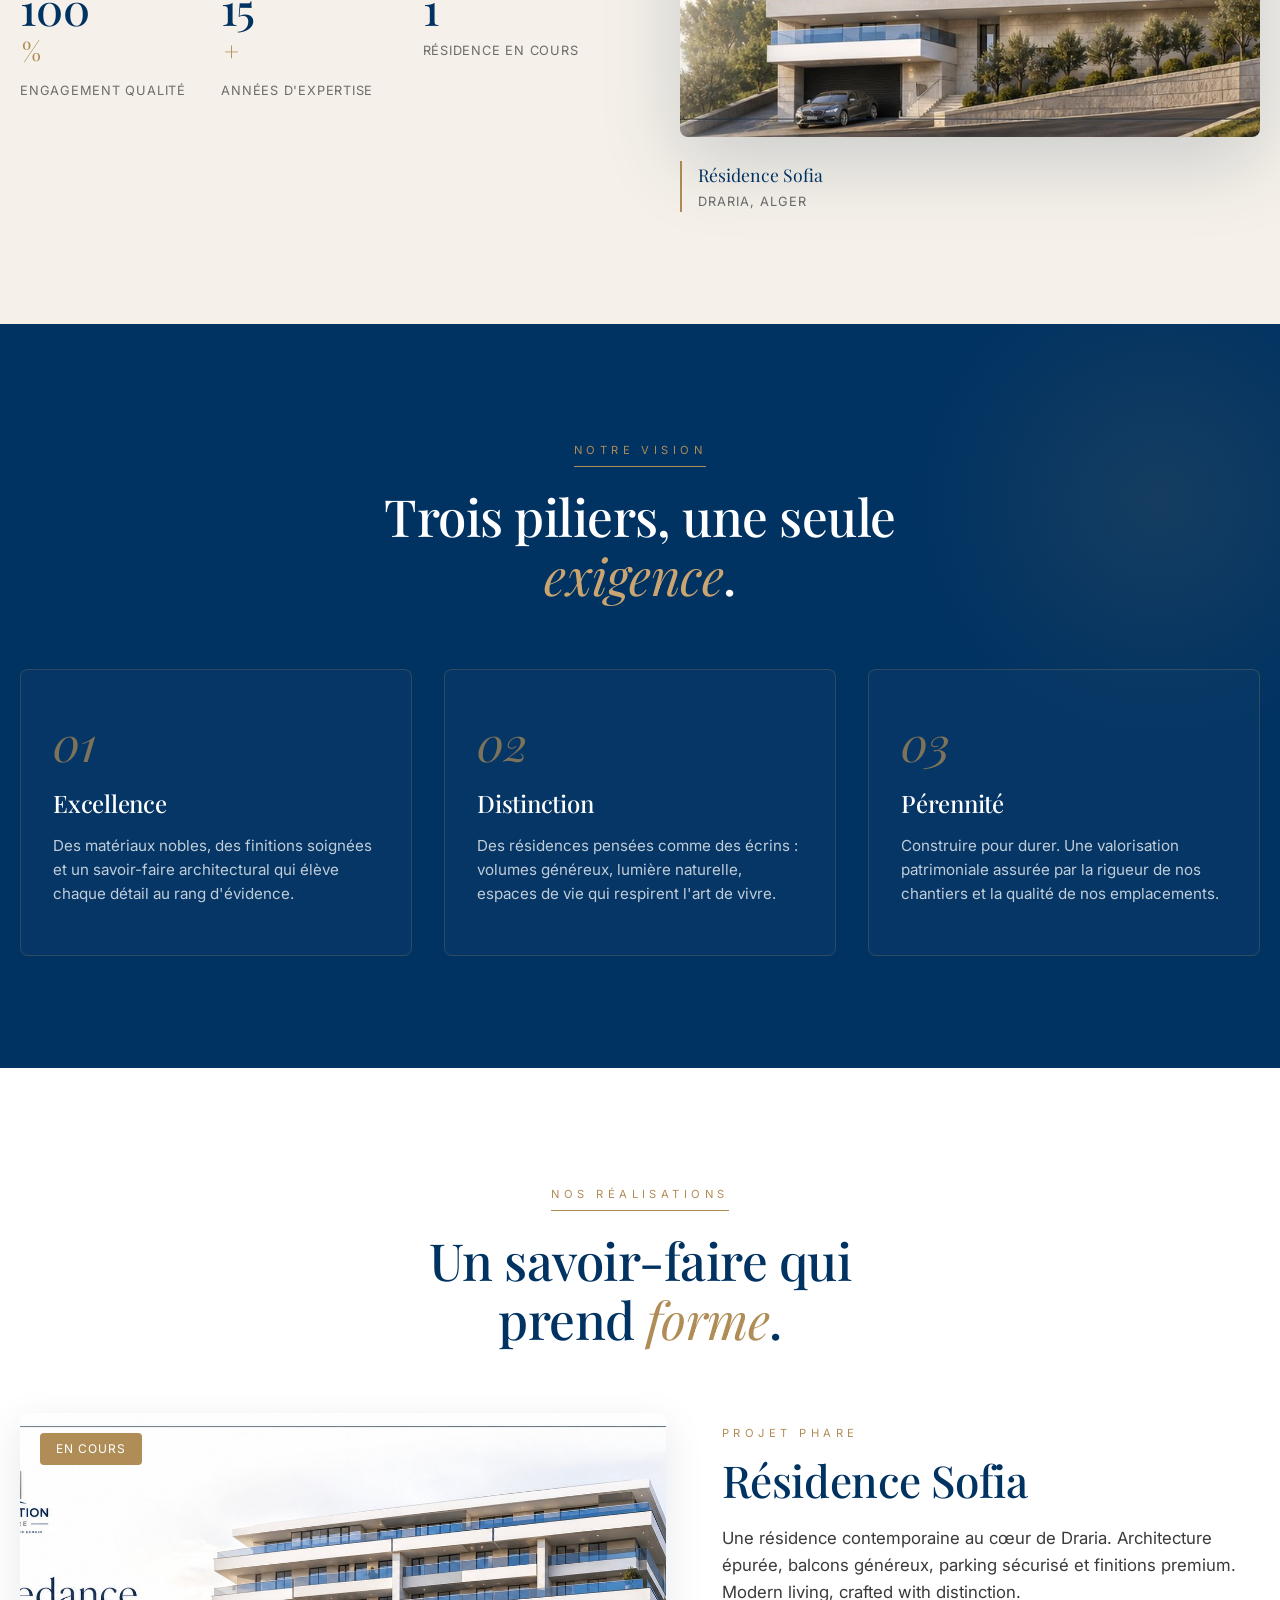
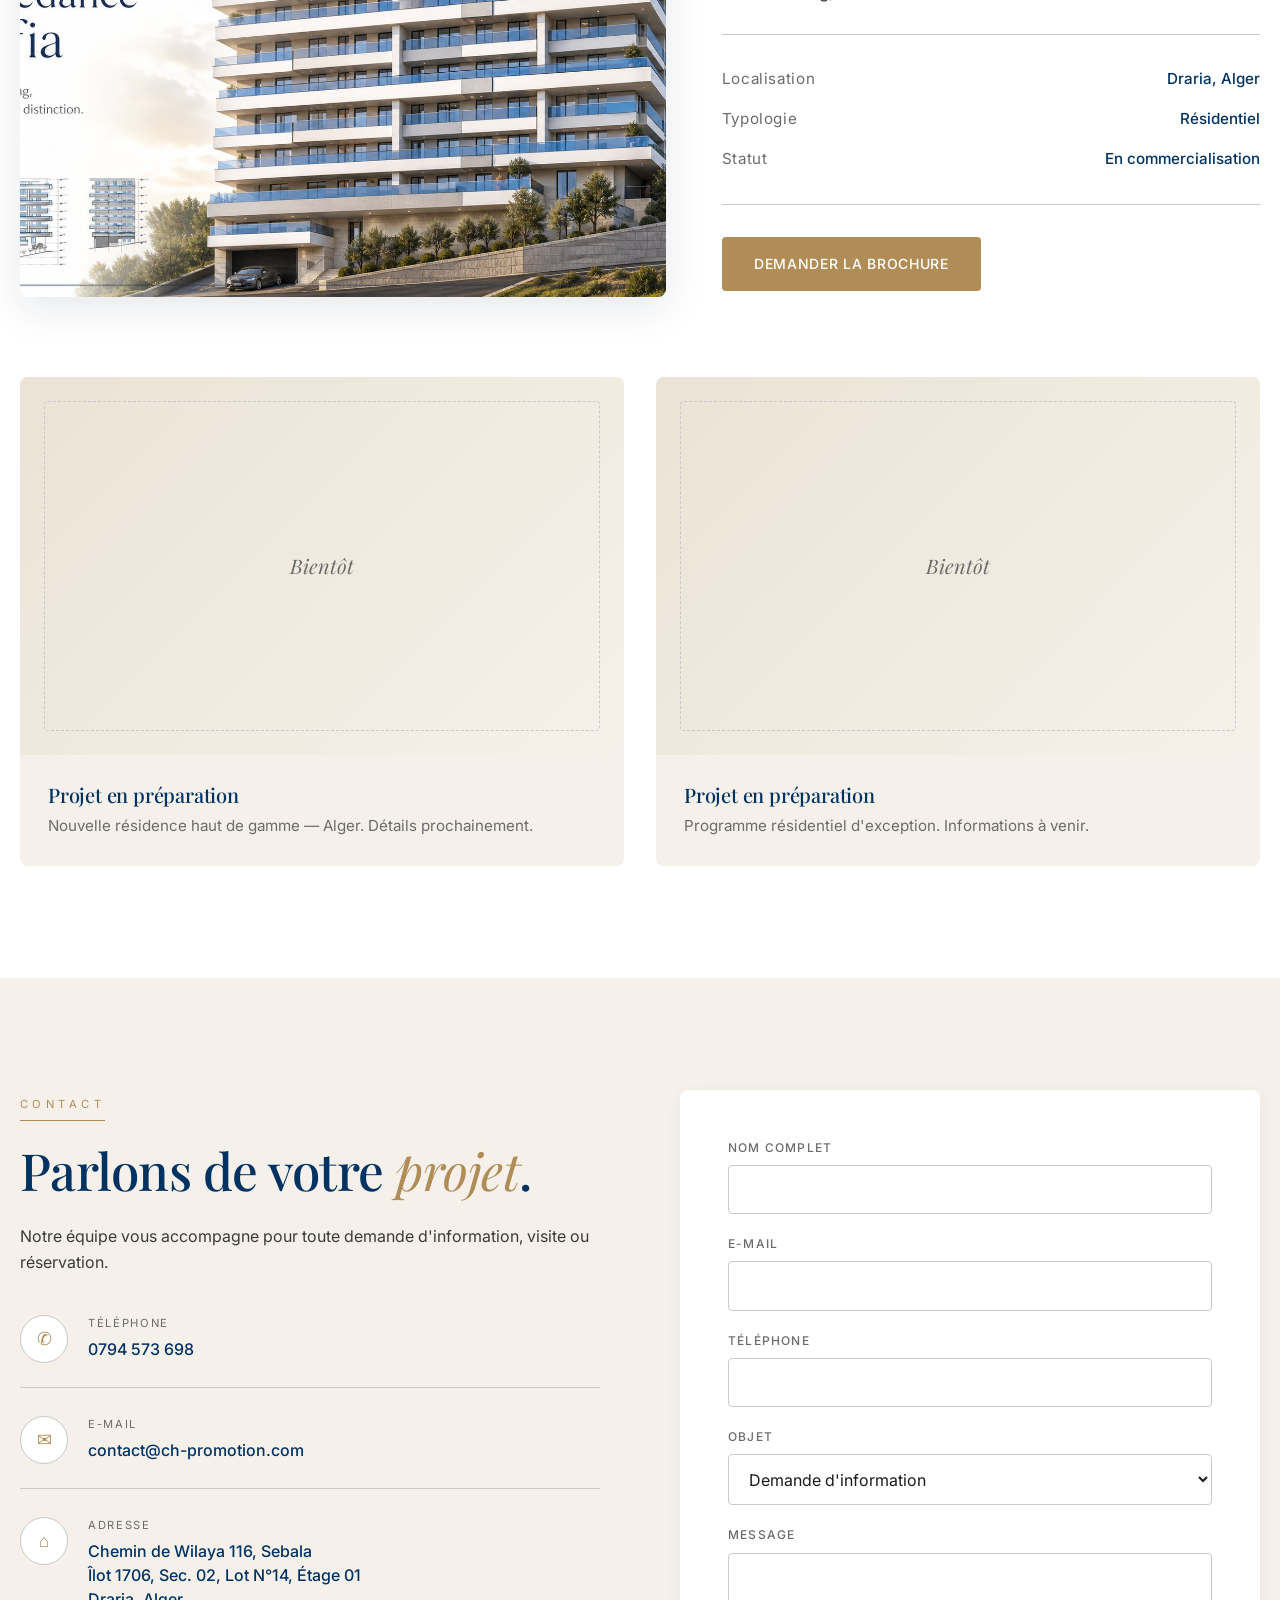
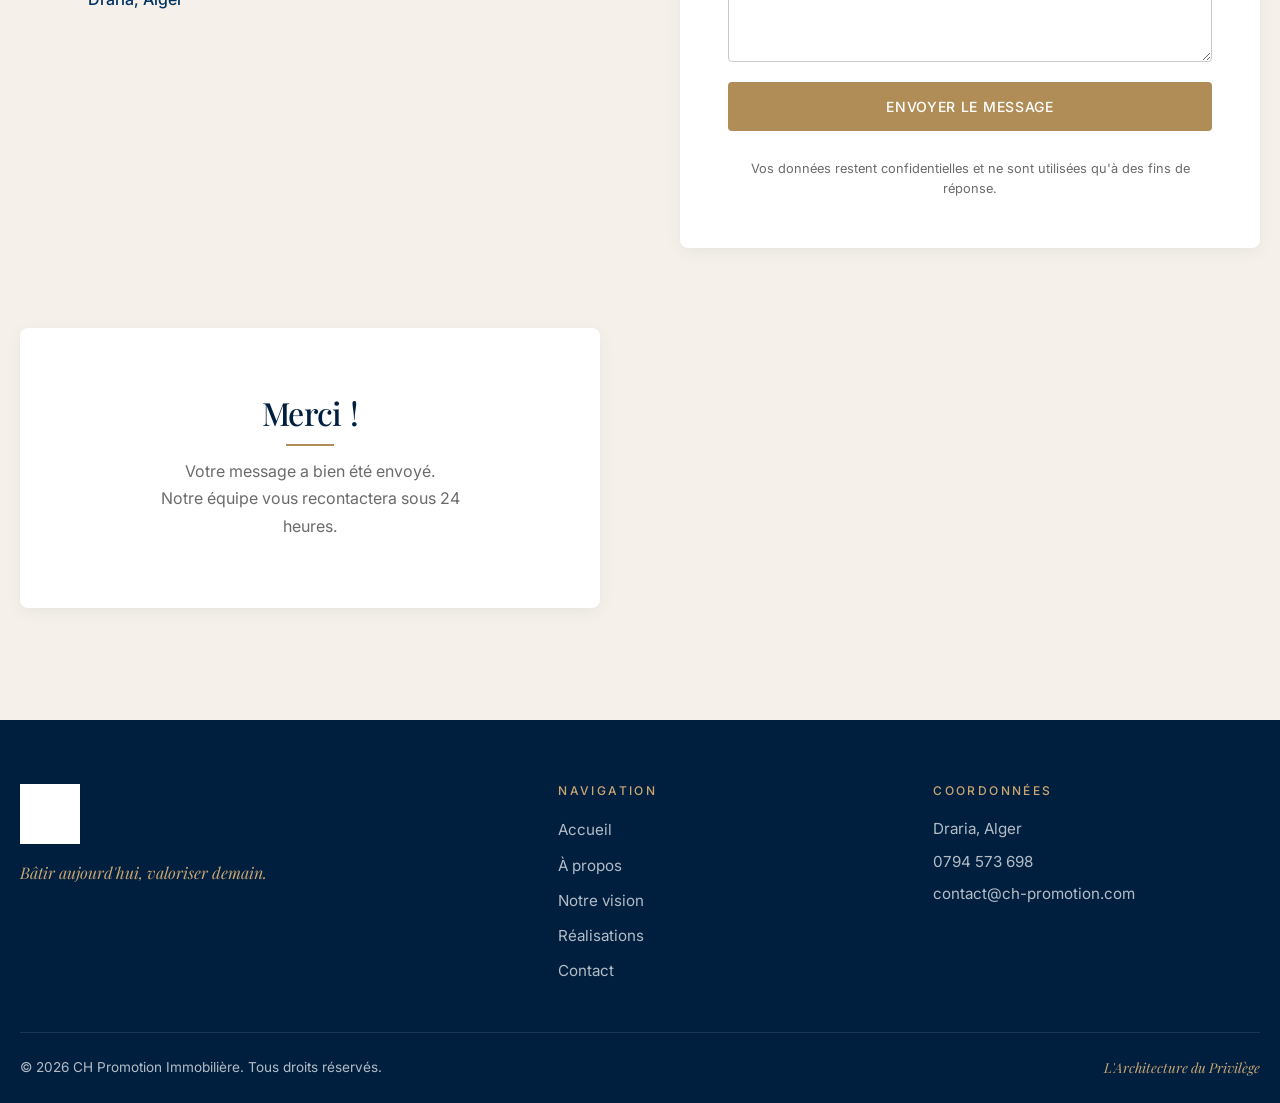
==== commit b45ca358: "Submit contact form via AJAX with inline success/error states" ====
--- a/index.html
+++ b/index.html
@@ -231,7 +231,7 @@
         </ul>
       </div>
 
-      <form class="contact__form reveal" action="https://formspree.io/f/YOUR_FORM_ID" method="POST" novalidate>
+      <form id="contact-form" class="contact__form reveal" action="https://formspree.io/f/mjglrkra" method="POST" novalidate>
         <div class="field">
           <label for="name">Nom complet</label>
           <input type="text" id="name" name="name" required autocomplete="name" />
@@ -258,8 +258,14 @@
           <textarea id="message" name="message" rows="4" required></textarea>
         </div>
         <button type="submit" class="btn btn--primary btn--block">Envoyer le message</button>
+        <p id="contact-error" class="form__feedback" hidden>Une erreur est survenue. Veuillez réessayer ou nous contacter par téléphone.</p>
         <p class="form__note">Vos données restent confidentielles et ne sont utilisées qu'à des fins de réponse.</p>
       </form>
+
+      <div id="contact-success" class="contact__form contact__success reveal" hidden>
+        <h3>Merci !</h3>
+        <p>Votre message a bien été envoyé.<br>Notre équipe vous recontactera sous 24 heures.</p>
+      </div>
     </div>
   </section>
 
--- a/styles.css
+++ b/styles.css
@@ -654,6 +654,47 @@
   color: var(--grey-500);
   text-align: center;
   margin-top: 0.5rem;
+}
+
+.form__feedback {
+  font-size: 0.875rem;
+  color: #b91c1c;
+  text-align: center;
+  margin: 0;
+  padding: 0.75rem 1rem;
+  background: #fef2f2;
+  border: 1px solid #fecaca;
+  border-radius: var(--radius-sm);
+}
+
+.contact__success {
+  display: flex;
+  flex-direction: column;
+  align-items: center;
+  justify-content: center;
+  text-align: center;
+  gap: 0.75rem;
+  min-height: 280px;
+}
+.contact__success h3 {
+  font-family: var(--font-display);
+  font-size: 2rem;
+  color: var(--navy-deep);
+  margin: 0;
+}
+.contact__success h3::after {
+  content: '';
+  display: block;
+  width: 48px;
+  height: 2px;
+  background: var(--bronze);
+  margin: 0.75rem auto 0;
+}
+.contact__success p {
+  color: var(--grey-500);
+  line-height: 1.7;
+  margin: 0;
+  max-width: 32ch;
 }
 
 /* ==========================================================
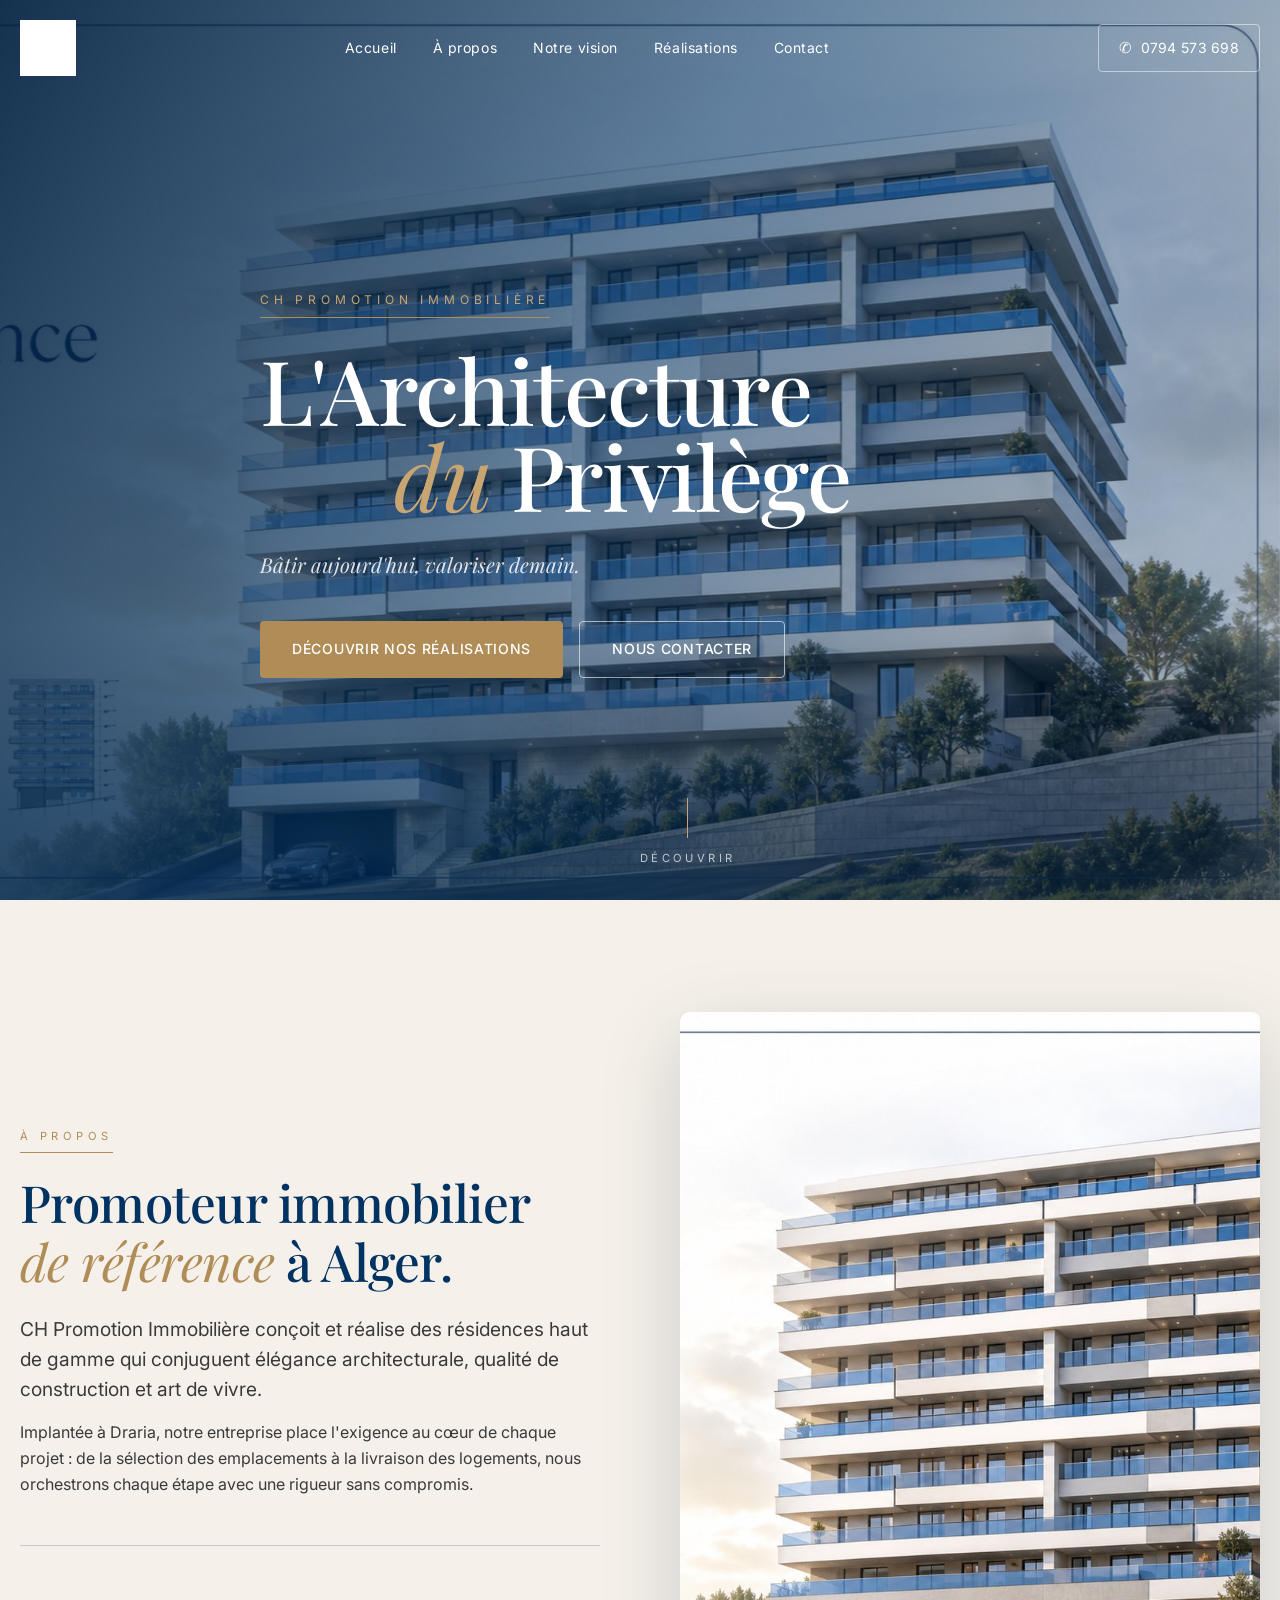
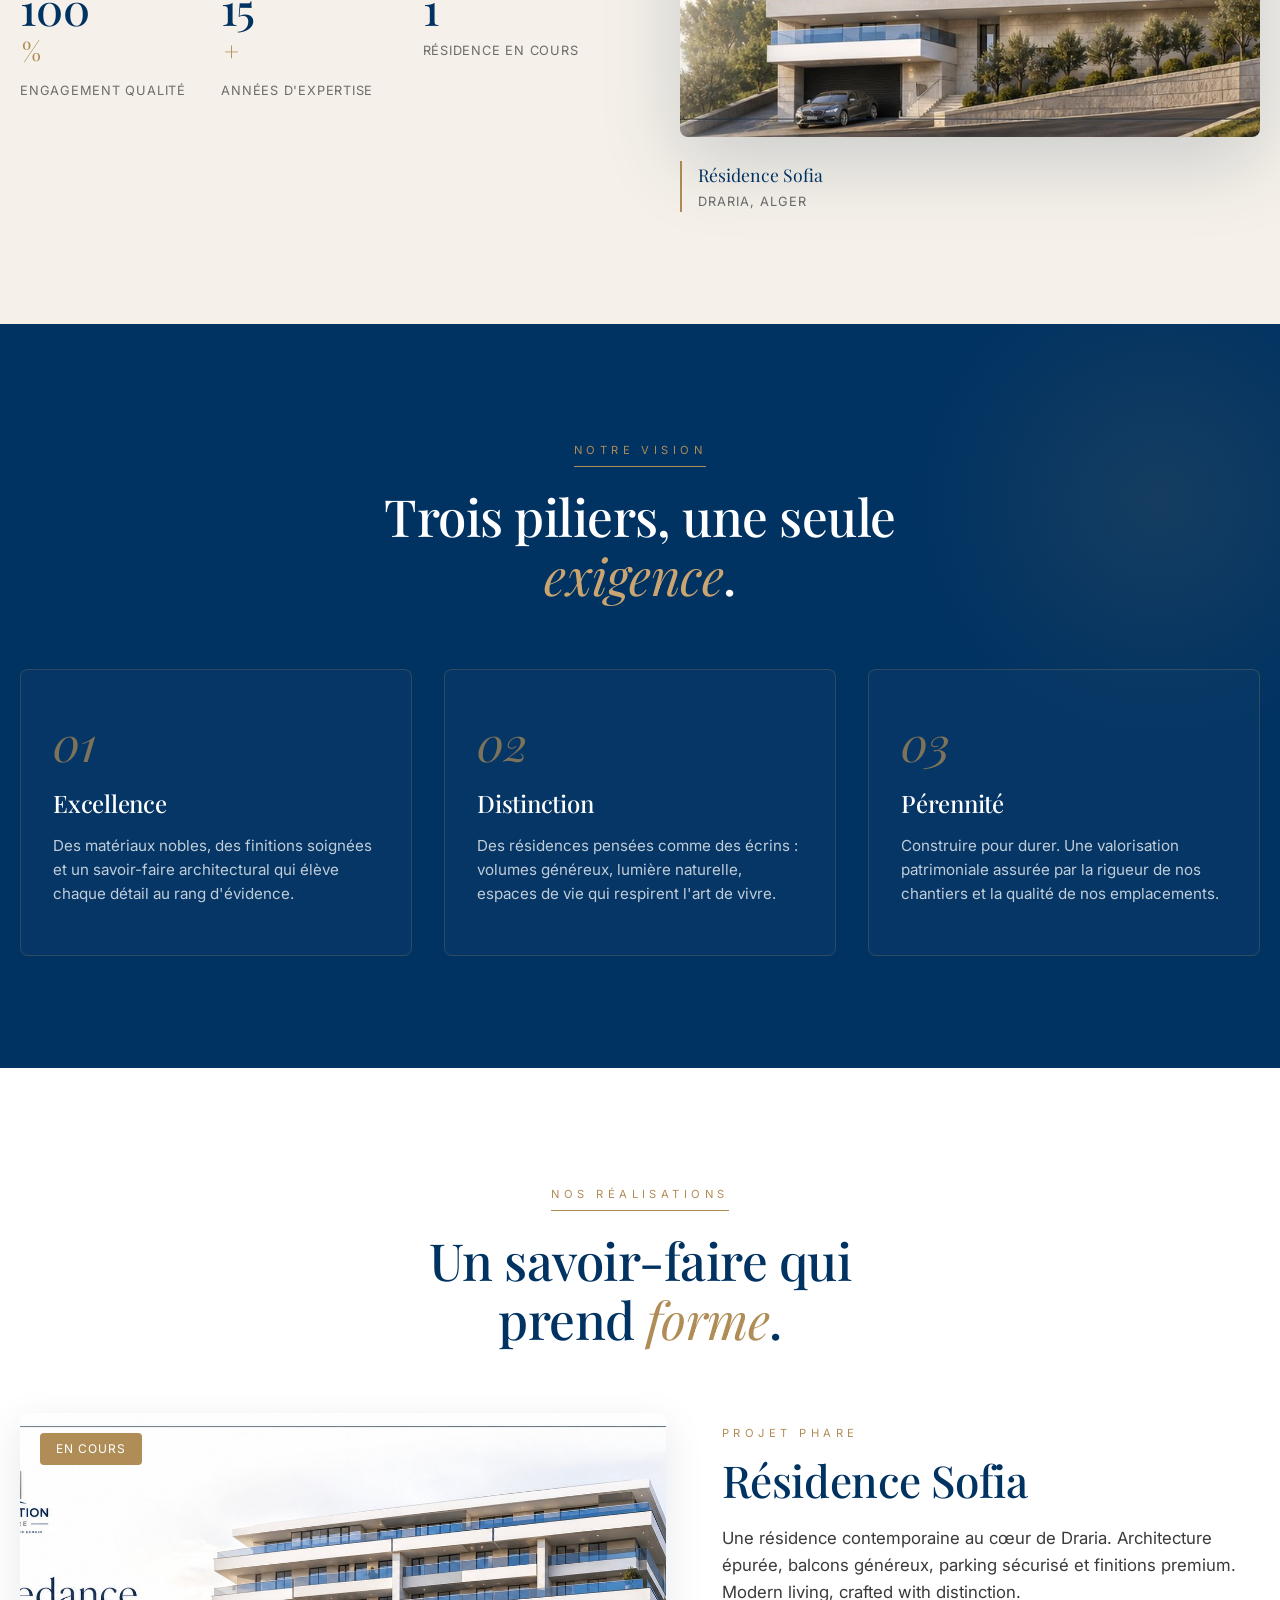
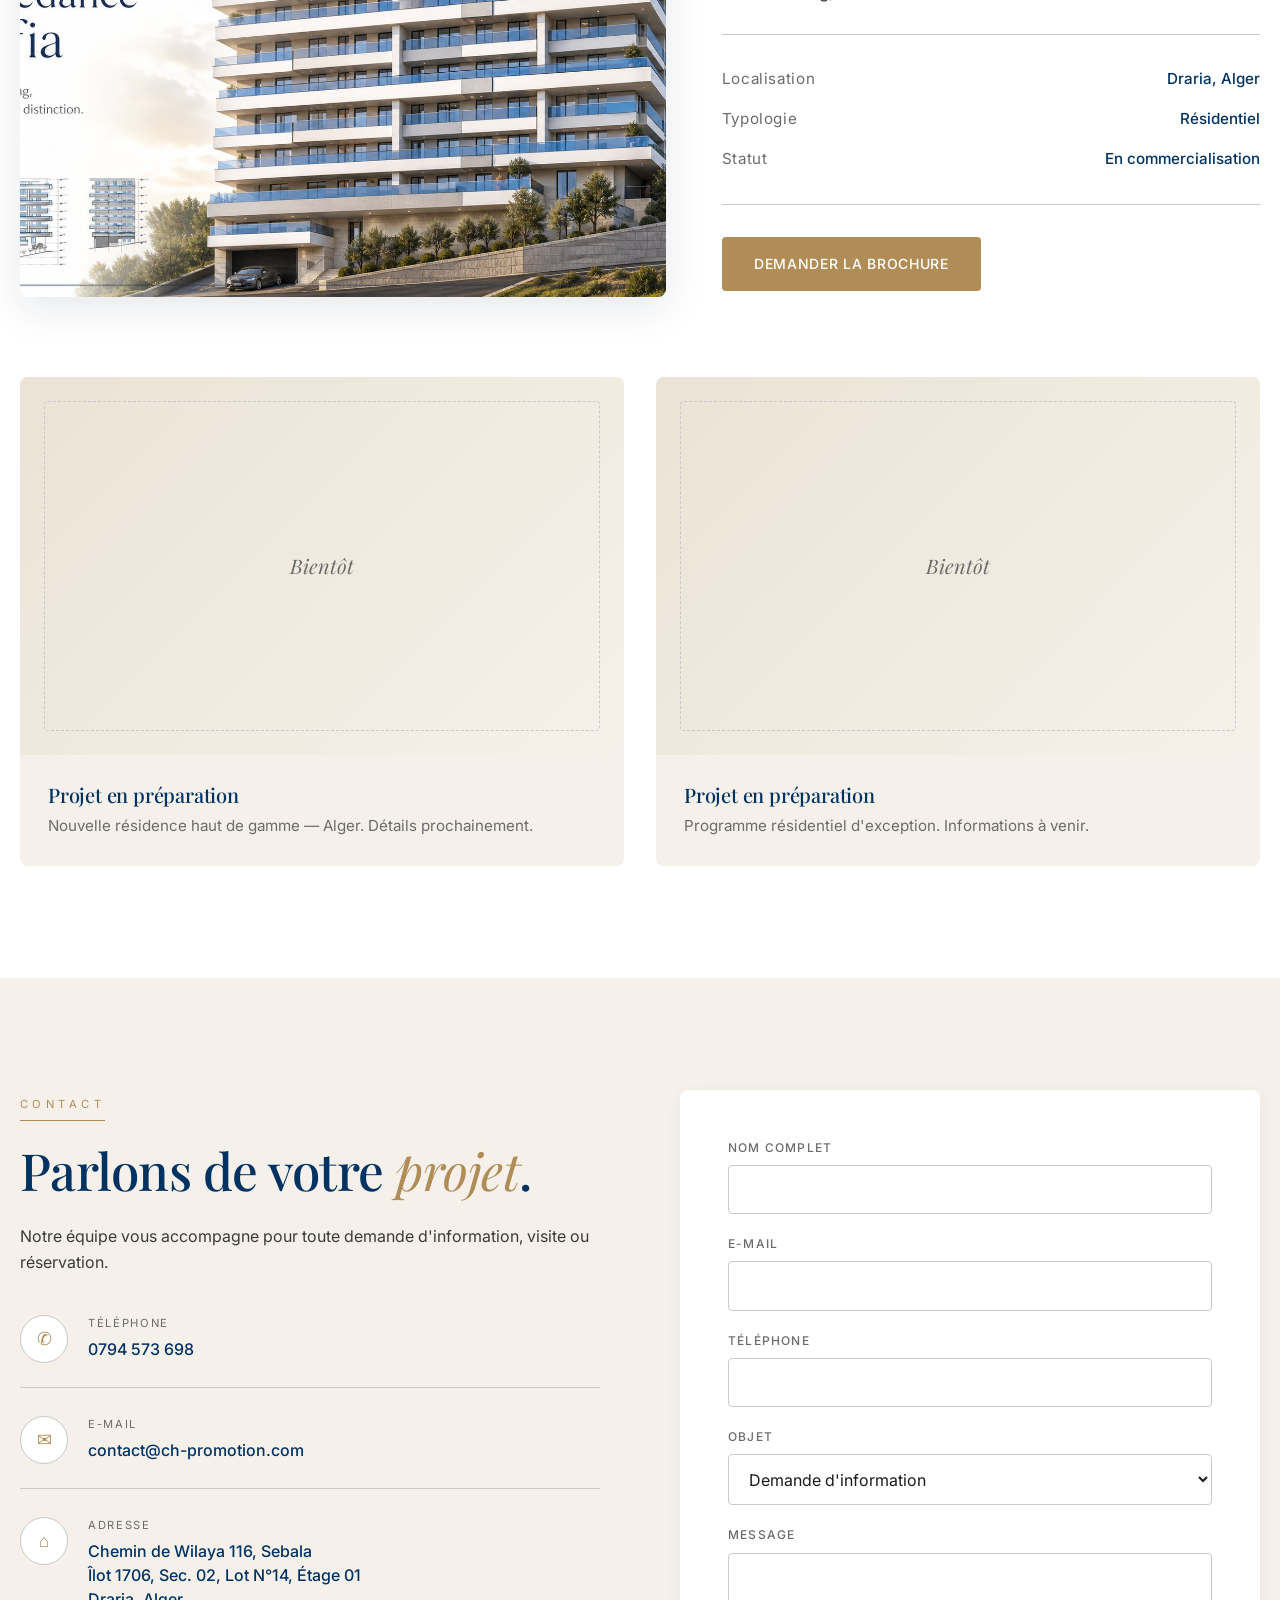
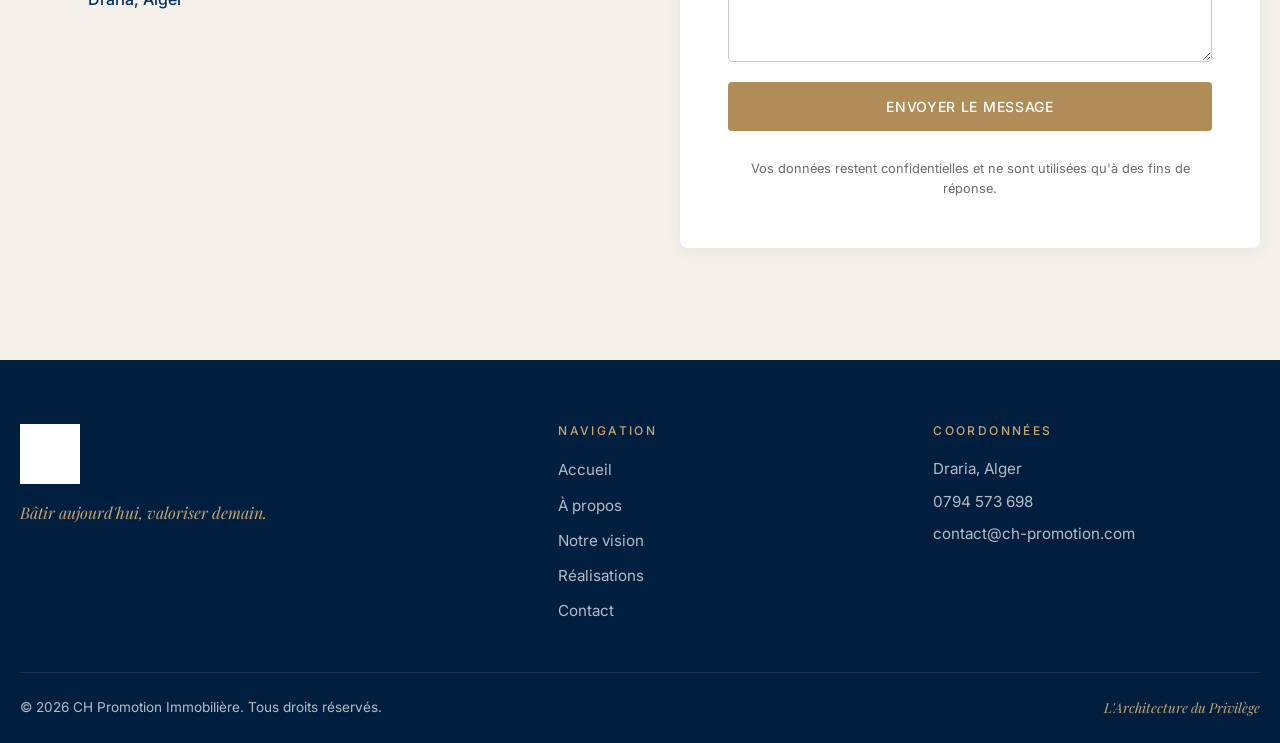
==== commit a65da106: "Show success message in modal with blurred backdrop" ====
--- a/index.html
+++ b/index.html
@@ -261,11 +261,6 @@
         <p id="contact-error" class="form__feedback" hidden>Une erreur est survenue. Veuillez réessayer ou nous contacter par téléphone.</p>
         <p class="form__note">Vos données restent confidentielles et ne sont utilisées qu'à des fins de réponse.</p>
       </form>
-
-      <div id="contact-success" class="contact__form contact__success reveal" hidden>
-        <h3>Merci !</h3>
-        <p>Votre message a bien été envoyé.<br>Notre équipe vous recontactera sous 24 heures.</p>
-      </div>
     </div>
   </section>
 
@@ -299,6 +294,20 @@
     </div>
   </footer>
 
+  <!-- SUCCESS MODAL -->
+  <div id="contact-success" class="modal" role="dialog" aria-modal="true" aria-labelledby="success-title" aria-hidden="true">
+    <div class="modal__backdrop" data-modal-close></div>
+    <div class="modal__panel" role="document">
+      <button type="button" class="modal__close" aria-label="Fermer" data-modal-close>&times;</button>
+      <div class="modal__icon" aria-hidden="true">
+        <svg viewBox="0 0 24 24" width="32" height="32" fill="none" stroke="currentColor" stroke-width="2.5" stroke-linecap="round" stroke-linejoin="round"><polyline points="20 6 9 17 4 12"></polyline></svg>
+      </div>
+      <h3 id="success-title" class="modal__title">Merci !</h3>
+      <p class="modal__text">Votre message a bien été envoyé.<br>Notre équipe vous recontactera sous 24 heures.</p>
+      <button type="button" class="btn btn--primary modal__cta" data-modal-close>Fermer</button>
+    </div>
+  </div>
+
   <script src="script.js" defer></script>
 </body>
 </html>
--- a/styles.css
+++ b/styles.css
@@ -667,35 +667,93 @@
   border-radius: var(--radius-sm);
 }
 
-.contact__success {
+/* ----- Success modal ----- */
+.modal {
+  position: fixed;
+  inset: 0;
+  z-index: 1000;
   display: flex;
-  flex-direction: column;
   align-items: center;
   justify-content: center;
+  padding: 1.5rem;
+  opacity: 0;
+  visibility: hidden;
+  pointer-events: none;
+  transition: opacity 0.3s ease, visibility 0s linear 0.3s;
+}
+.modal.is-open {
+  opacity: 1;
+  visibility: visible;
+  pointer-events: auto;
+  transition: opacity 0.3s ease, visibility 0s linear 0s;
+}
+.modal__backdrop {
+  position: absolute;
+  inset: 0;
+  background: rgba(0, 31, 63, 0.55);
+  backdrop-filter: blur(8px);
+  -webkit-backdrop-filter: blur(8px);
+}
+.modal__panel {
+  position: relative;
+  background: var(--white);
+  border-radius: var(--radius-md);
+  box-shadow: 0 25px 60px rgba(0, 31, 63, 0.3);
+  padding: 3rem 2.5rem 2.5rem;
+  max-width: 440px;
+  width: 100%;
   text-align: center;
-  gap: 0.75rem;
-  min-height: 280px;
-}
-.contact__success h3 {
+  transform: translateY(16px) scale(0.96);
+  transition: transform 0.35s cubic-bezier(0.16, 1, 0.3, 1);
+}
+.modal.is-open .modal__panel {
+  transform: translateY(0) scale(1);
+}
+.modal__close {
+  position: absolute;
+  top: 0.75rem;
+  right: 1rem;
+  background: none;
+  border: 0;
+  font-size: 1.75rem;
+  line-height: 1;
+  color: var(--grey-500);
+  cursor: pointer;
+  padding: 0.5rem;
+  transition: color 0.2s;
+}
+.modal__close:hover { color: var(--navy-deep); }
+.modal__icon {
+  display: inline-flex;
+  align-items: center;
+  justify-content: center;
+  width: 64px;
+  height: 64px;
+  border-radius: 50%;
+  background: var(--bronze);
+  color: var(--white);
+  margin-bottom: 1.25rem;
+}
+.modal__title {
   font-family: var(--font-display);
   font-size: 2rem;
   color: var(--navy-deep);
-  margin: 0;
-}
-.contact__success h3::after {
+  margin: 0 0 0.75rem;
+}
+.modal__title::after {
   content: '';
   display: block;
   width: 48px;
   height: 2px;
   background: var(--bronze);
-  margin: 0.75rem auto 0;
-}
-.contact__success p {
+  margin: 0.75rem auto 1.25rem;
+}
+.modal__text {
   color: var(--grey-500);
   line-height: 1.7;
-  margin: 0;
-  max-width: 32ch;
-}
+  margin: 0 0 1.75rem;
+}
+.modal__cta { min-width: 160px; }
 
 /* ==========================================================
    FOOTER
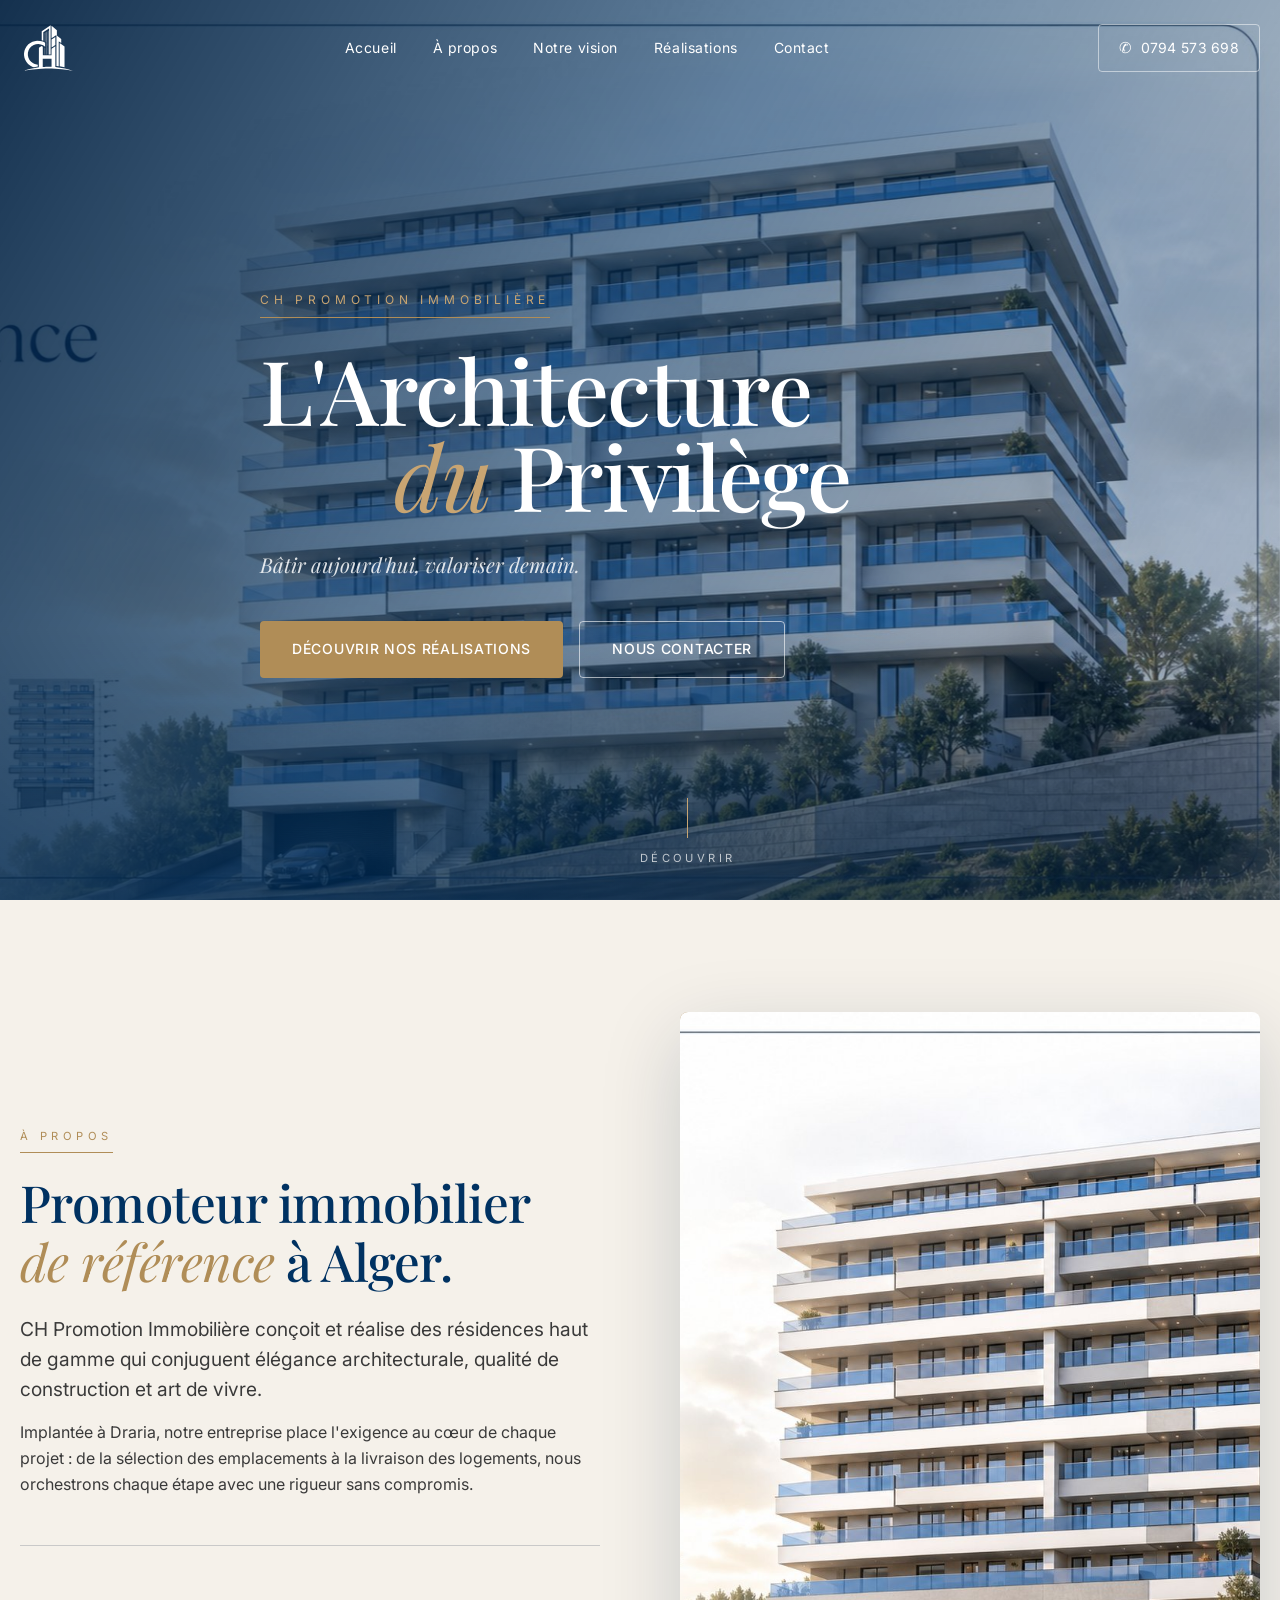
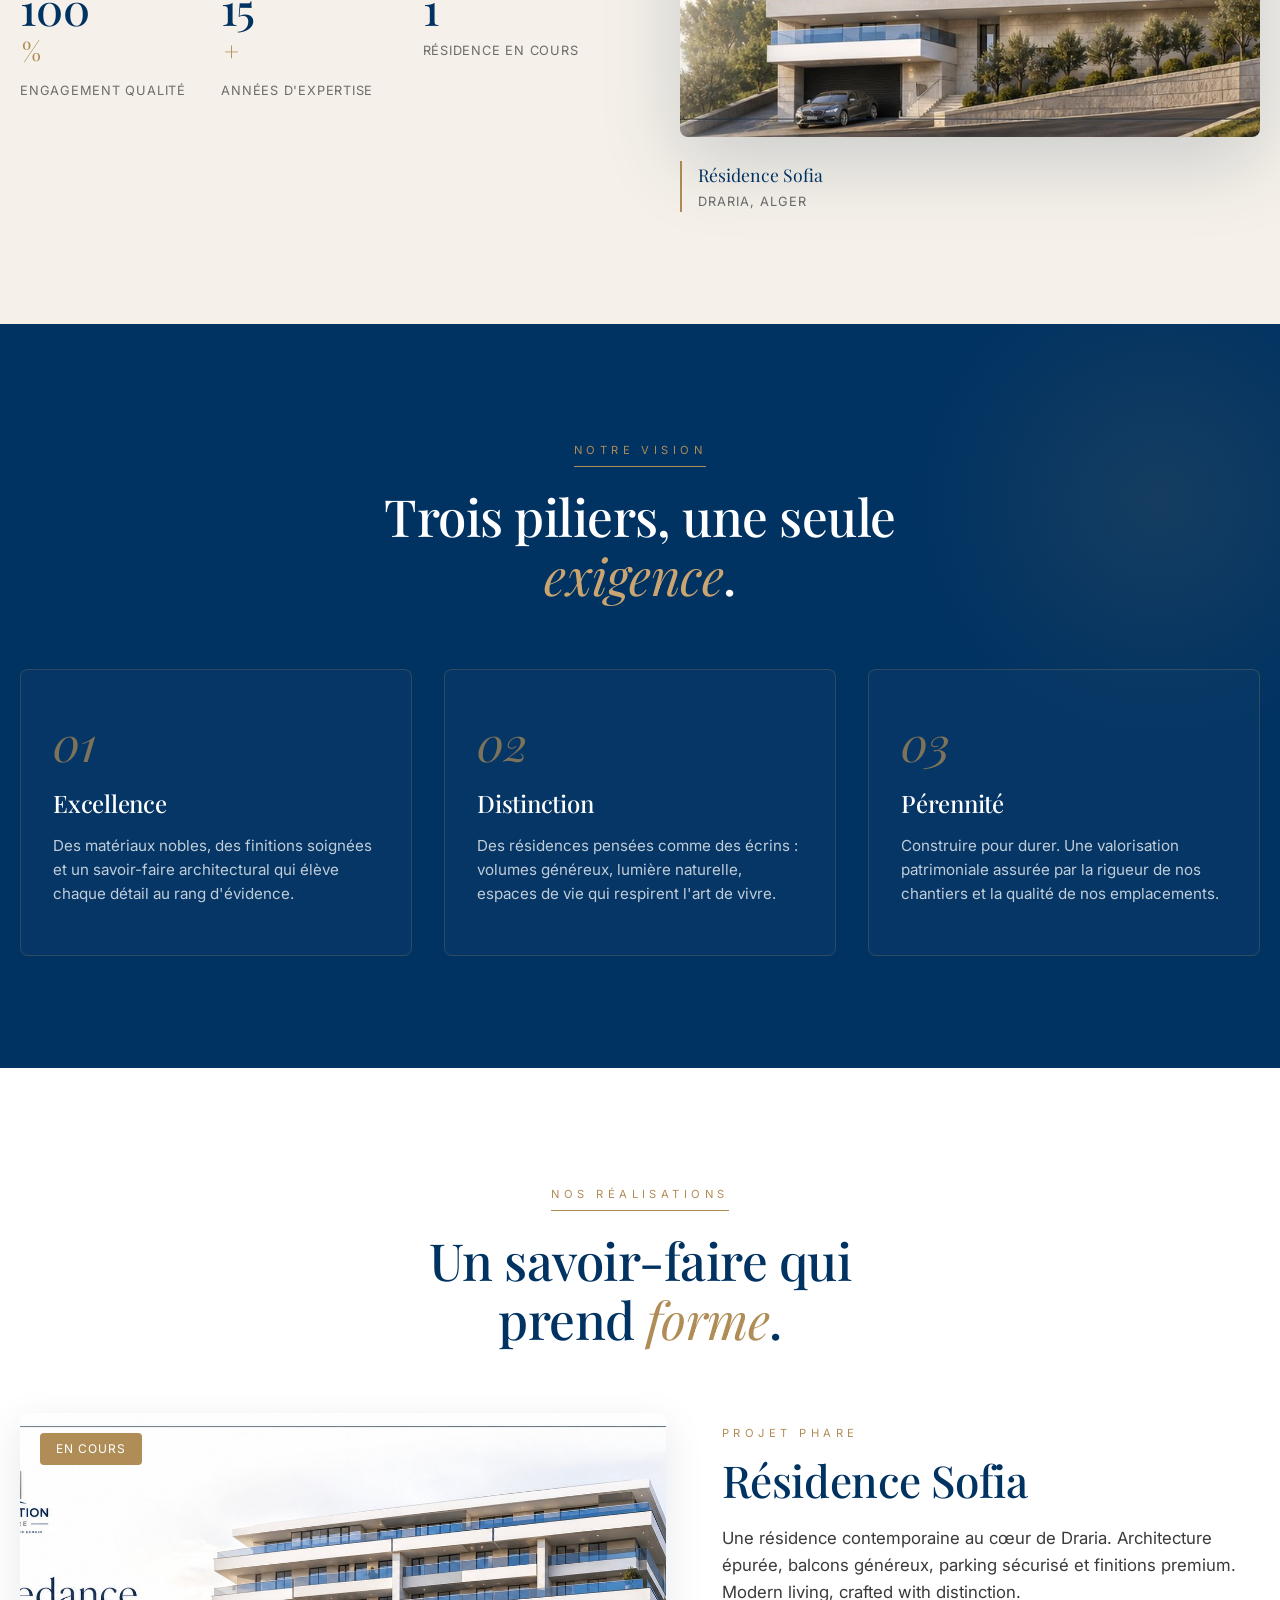
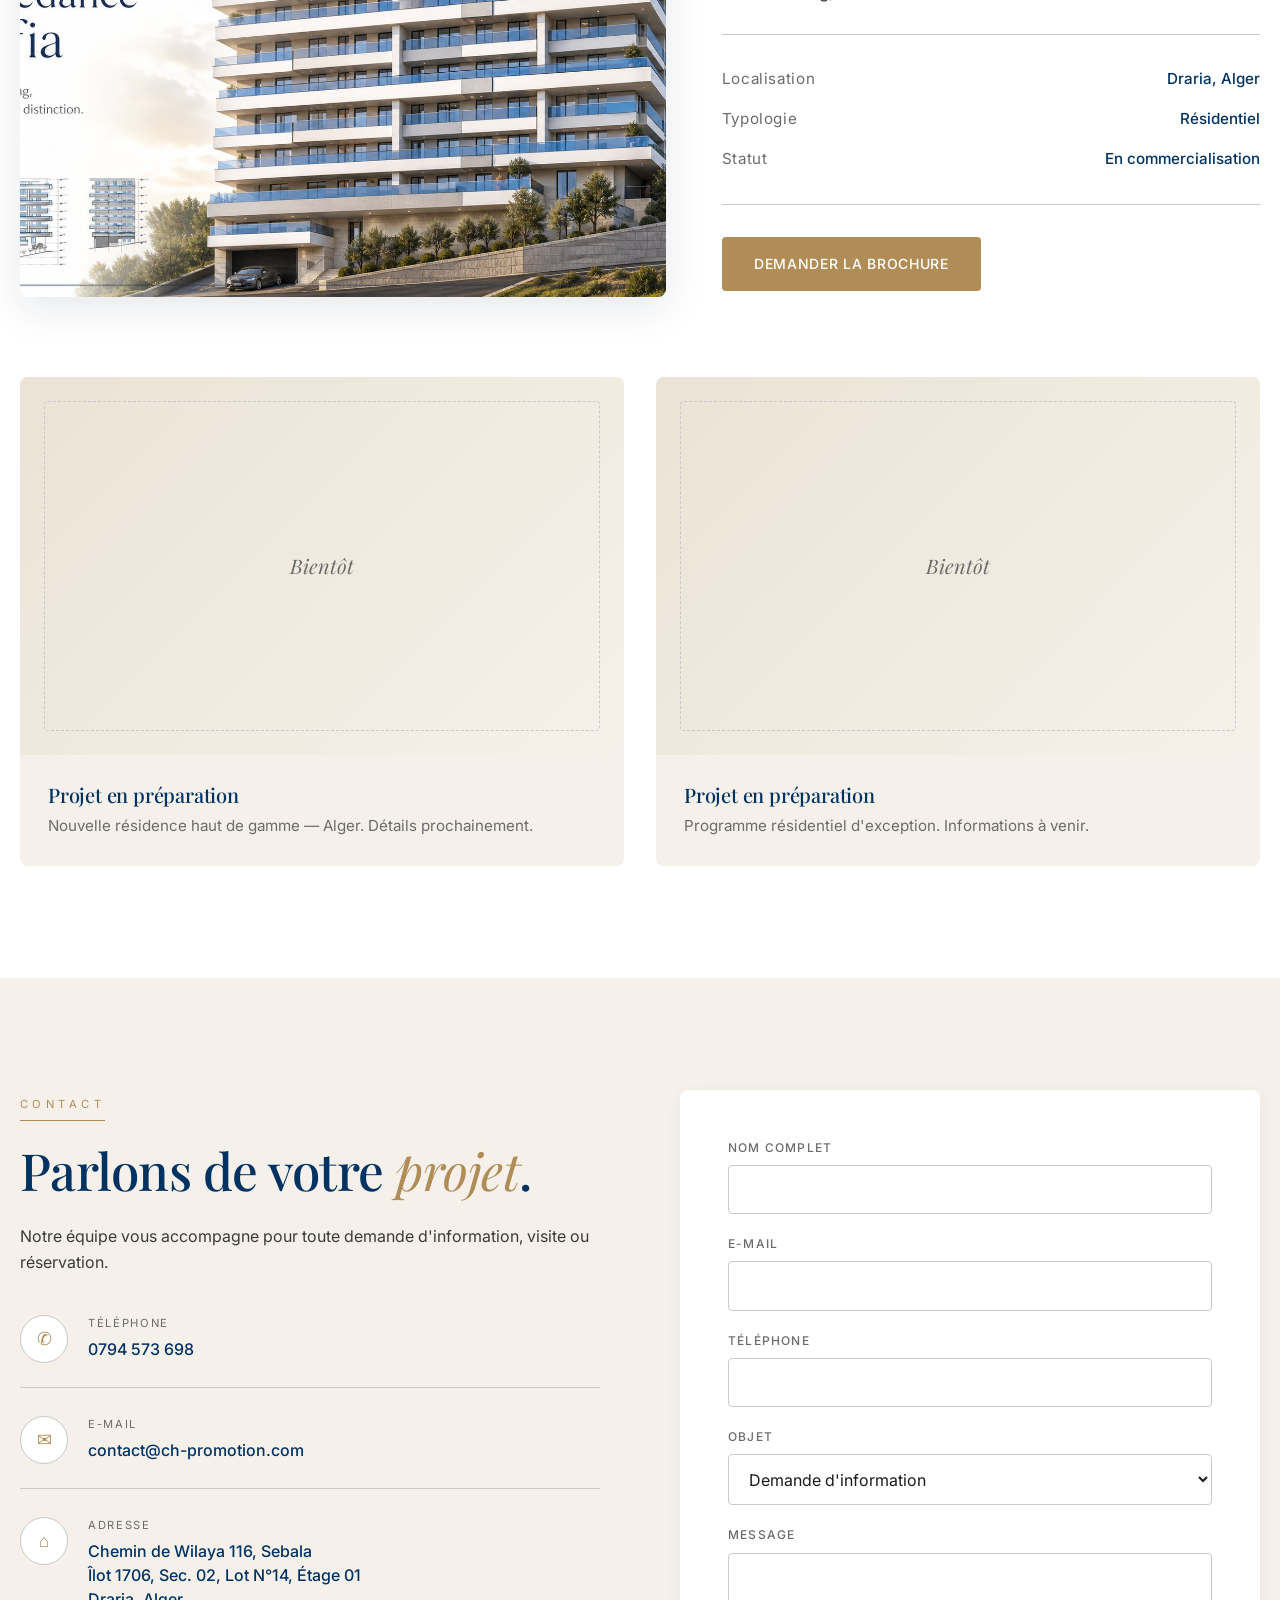
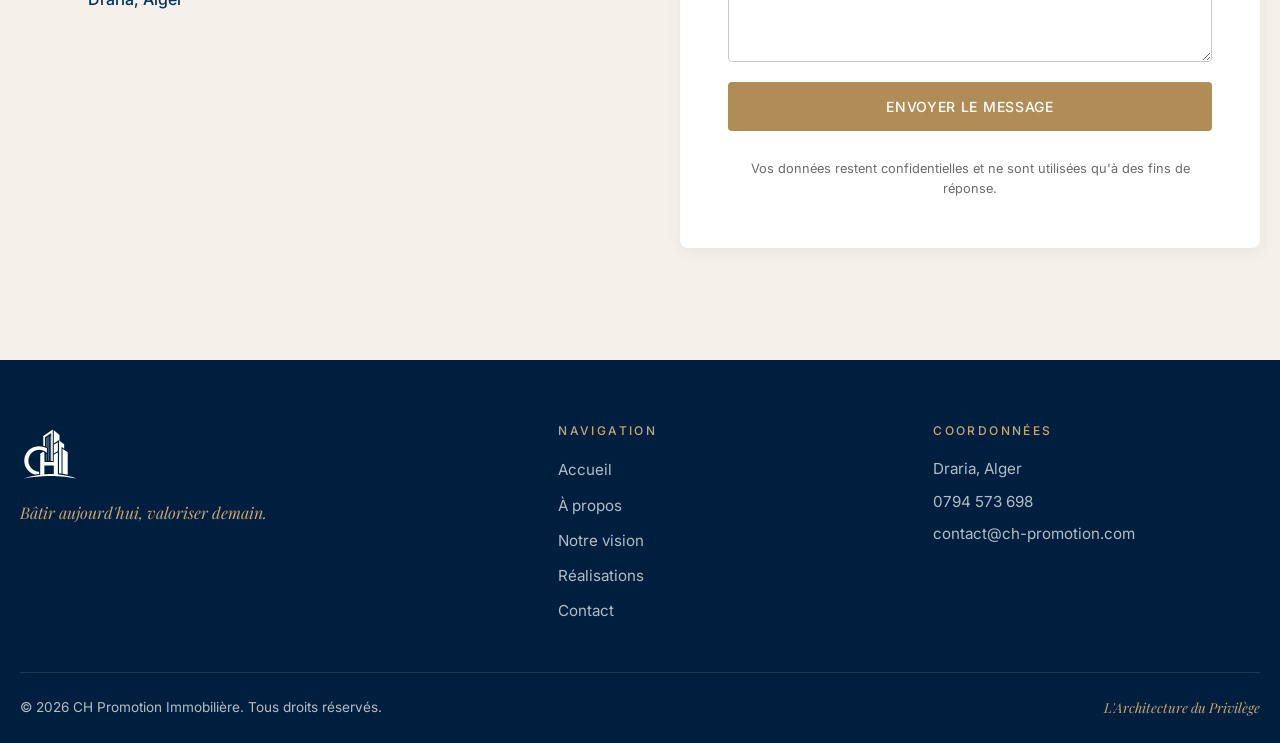
==== commit d3e4fce5: "Drop white background from logo and add white variant for footer" ====
--- a/index.html
+++ b/index.html
@@ -268,7 +268,7 @@
   <footer class="footer">
     <div class="container footer__inner">
       <div class="footer__brand">
-        <img src="assets/logo.svg" alt="CH Promotion" class="footer__logo" />
+        <img src="assets/logo-white.svg" alt="CH Promotion" class="footer__logo" />
         <p class="footer__tagline">Bâtir aujourd'hui, valoriser demain.</p>
       </div>
       <nav class="footer__nav" aria-label="Liens de bas de page">
